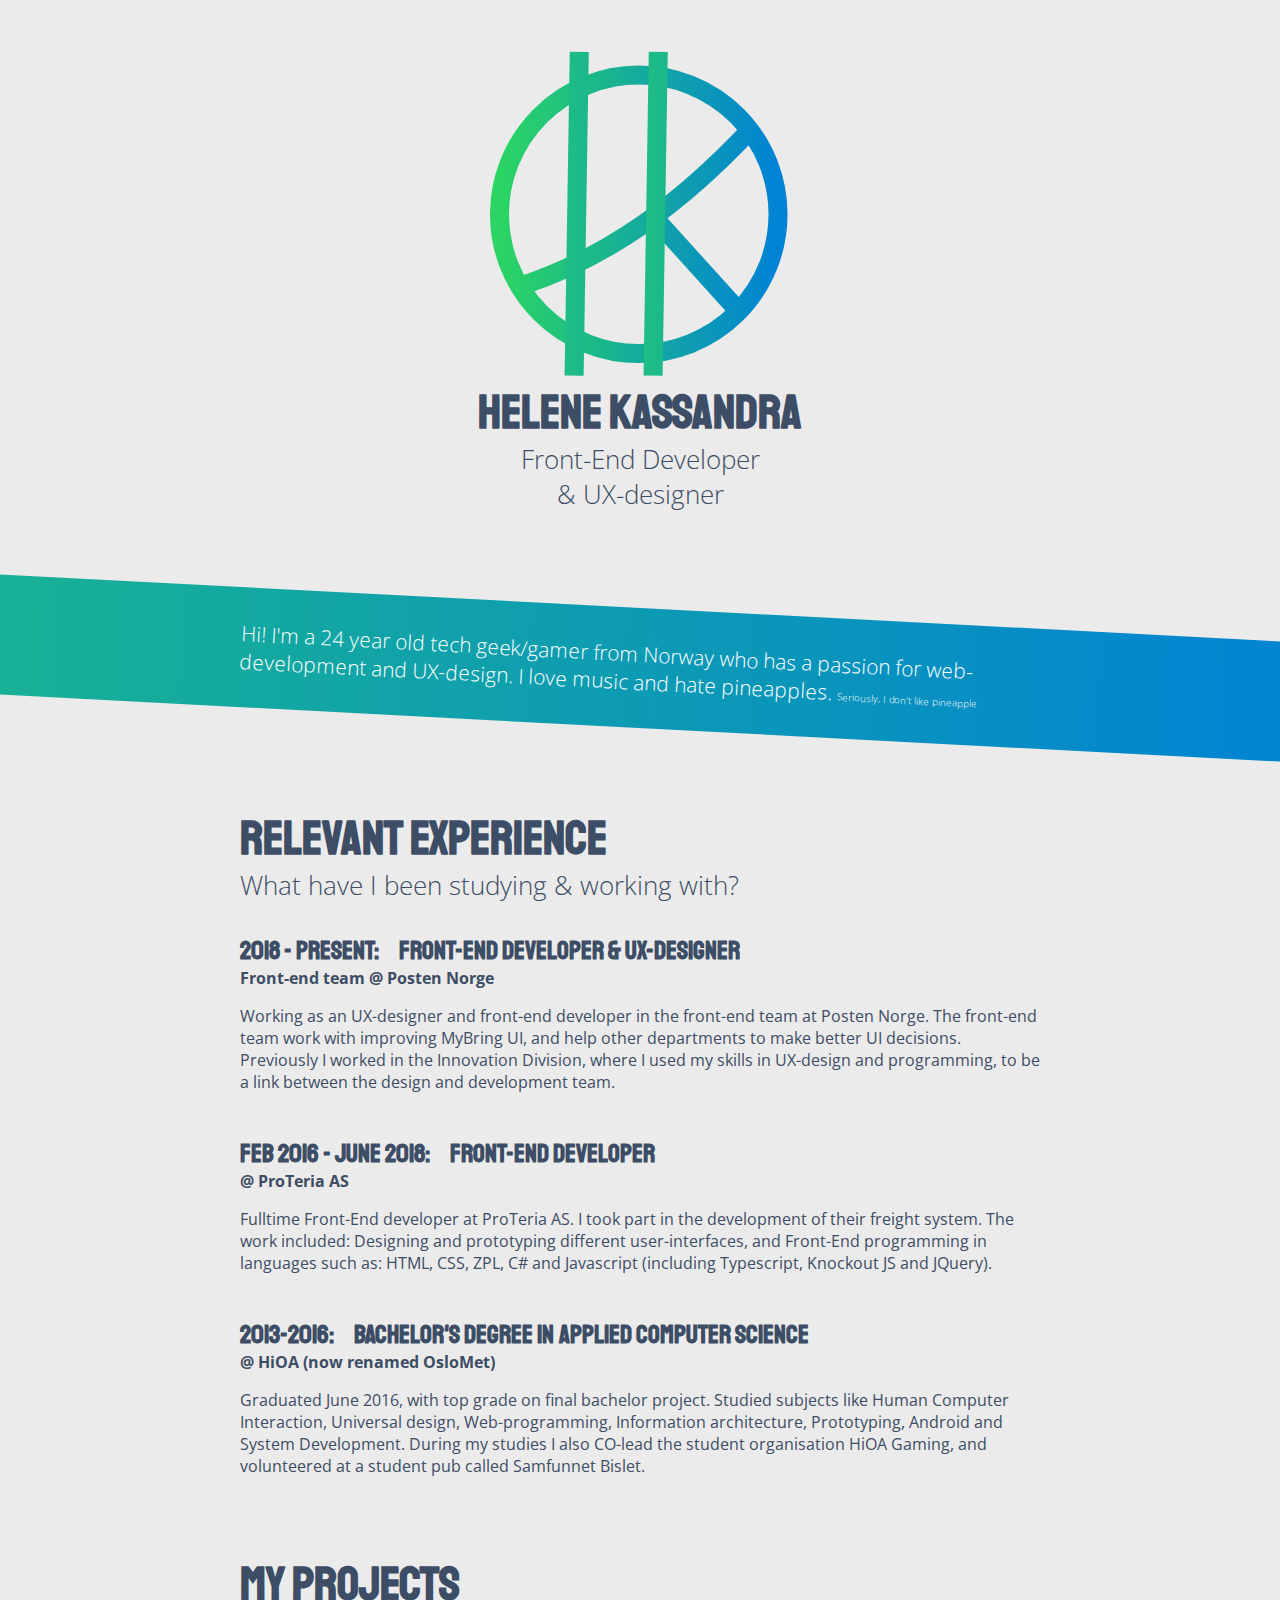
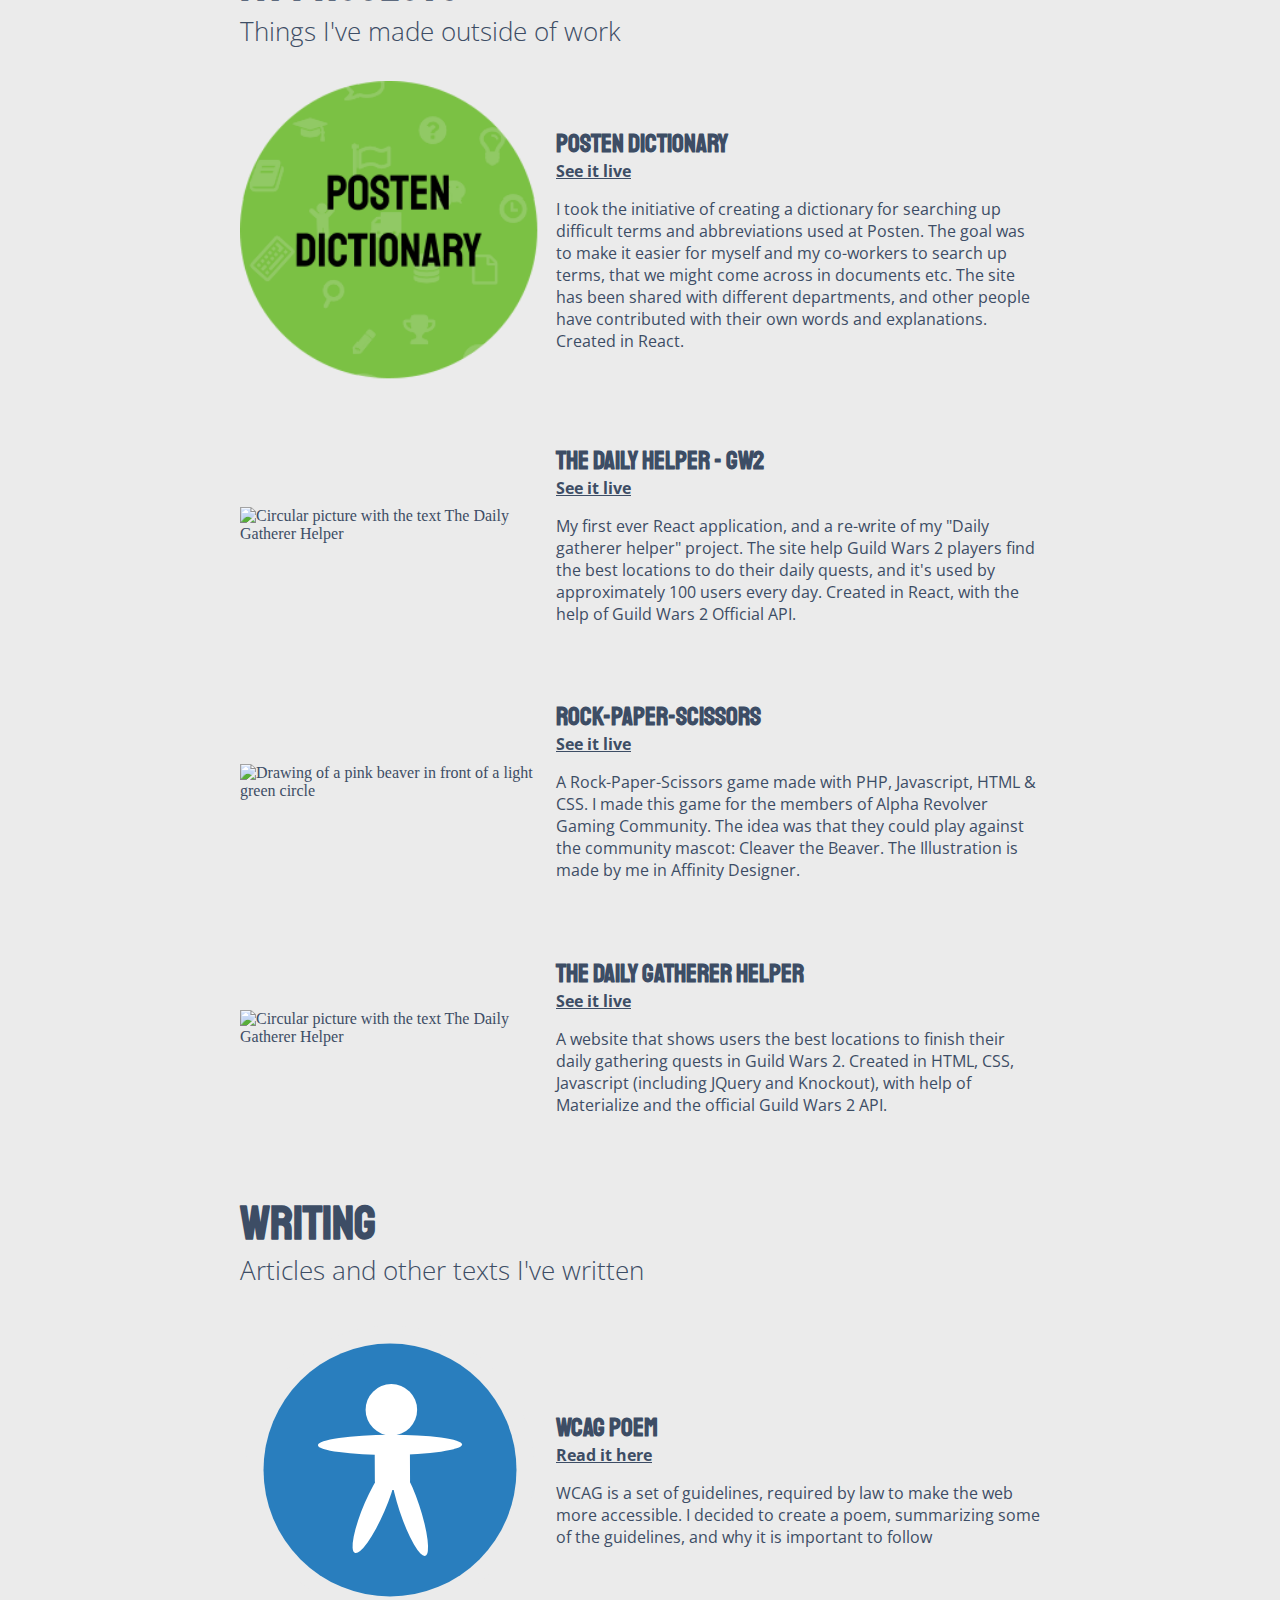
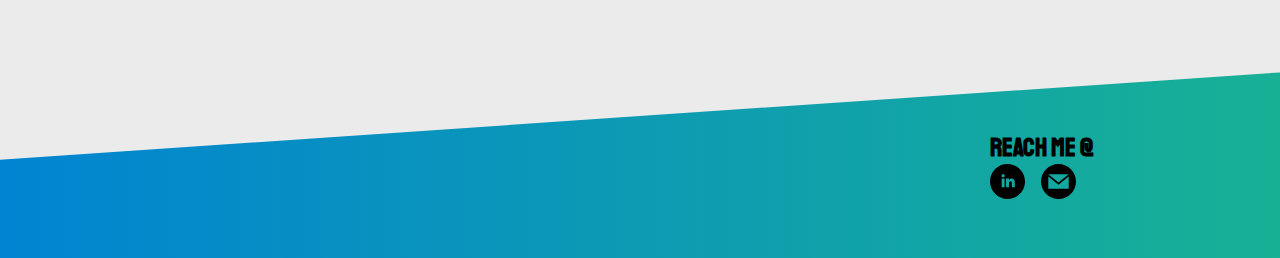
==== index.html @ bddc8725 "Add writing section and WCAG poem" ====
<!DOCTYPE html>
<html lang="en" dir="ltr">
  <head>
    <!-- Global site tag (gtag.js) - Google Analytics -->
    <script async src="https://www.googletagmanager.com/gtag/js?id=UA-134235510-1"></script>
    <script>
      window.dataLayer = window.dataLayer || [];
      function gtag(){dataLayer.push(arguments);}
      gtag('js', new Date());

      gtag('config', 'UA-134235510-1');
    </script>
    <meta charset="utf-8">
    <meta name="description" content="Helene Kassandra is a Norwegian Front-end Developer and UX-Designer. She has a passion for web-development and UX-design, loves music and hates pineapple.">
    <meta name="viewport" content="width=device-width, initial-scale=1">
    <title>Helene Kassandra</title>
    <link rel="stylesheet" type="text/css" href="style.css">
    <link href="https://fonts.googleapis.com/css?family=Open+Sans:300,400|Staatliches" rel="stylesheet">
    <link rel="shortcut icon" href="./favicon.ico" type="image/x-icon">
    <link rel="icon" href="./favicon.ico" type="image/x-icon">
  </head>
  <body>
    <div class="container">
      <div id="start-section">
        <svg viewBox="0 0 105 117" xmlns="http://www.w3.org/2000/svg" style="fill-rule:evenodd;clip-rule:evenodd;stroke-linecap:square;stroke-linejoin:round;stroke-miterlimit:1.5"><path d="M59.434 61.595L86.413 91.42" style="fill:none;stroke:url(#_Linear1);stroke-width:6.66px"/><path d="M11.095 83.232C42.47 72.728 67.148 53.993 90.746 29.065" style="fill:none;stroke:url(#_Linear2);stroke-width:6.66px;stroke-linecap:round"/><circle cx="52.068" cy="58.222" r="48.74" style="fill:none;stroke:url(#_Linear3);stroke-width:6.66px;stroke-linecap:round"/><path d="M31.193 4.707l-1.71 106.653" style="fill:none;stroke:url(#_Linear4);stroke-width:6.66px"/><path d="M58.841 4.707l-1.71 106.653" style="fill:none;stroke:url(#_Linear5);stroke-width:6.66px"/><defs><linearGradient id="_Linear1" x2="1" gradientUnits="userSpaceOnUse" gradientTransform="matrix(97.4805 0 0 106.653 -.428 65.801)"><stop offset="0" style="stop-color:#2bd563;stop-opacity:1"/><stop offset="1" style="stop-color:#0082d5;stop-opacity:1"/></linearGradient><linearGradient id="_Linear2" x2="1" gradientUnits="userSpaceOnUse" gradientTransform="matrix(97.4805 0 0 106.653 3.328 58.033)"><stop offset="0" style="stop-color:#2bd563;stop-opacity:1"/><stop offset="1" style="stop-color:#0082d5;stop-opacity:1"/></linearGradient><linearGradient id="_Linear3" x2="1" gradientUnits="userSpaceOnUse" gradientTransform="matrix(97.4805 0 0 106.653 3.328 58.033)"><stop offset="0" style="stop-color:#2bd563;stop-opacity:1"/><stop offset="1" style="stop-color:#0082d5;stop-opacity:1"/></linearGradient><linearGradient id="_Linear4" x2="1" gradientUnits="userSpaceOnUse" gradientTransform="matrix(97.4805 0 0 106.653 -1.148 70.436)"><stop offset="0" style="stop-color:#2bd563;stop-opacity:1"/><stop offset="1" style="stop-color:#0082d5;stop-opacity:1"/></linearGradient><linearGradient id="_Linear5" x2="1" gradientUnits="userSpaceOnUse" gradientTransform="matrix(97.4805 0 0 106.653 26.5 70.436)"><stop offset="0" style="stop-color:#2bd563;stop-opacity:1"/><stop offset="1" style="stop-color:#0082d5;stop-opacity:1"/></linearGradient></defs></svg>
        <h1>Helene Kassandra</h1>
        <h2>Front-End Developer <br>& UX-designer</h2>
      </div>
      <div class="intro-gradient-box">
        <p class="intro-text">
          Hi! I'm a 24 year old tech geek/gamer from Norway who has a passion for web-development and UX-design. I love music and hate pineapples. <span>Seriously, I don't like pineapple</span>
        </p>
      </div>

      <section class="content-section" id="experience-section">
        <h3>Relevant Experience</h3>
        <h4>What have I been studying & working with?</h4>
        <article>
          <h5><span>2018 - Present:</span> Front-End Developer & Ux-designer</h5>
          <strong class="location-text">Front-end team @ Posten Norge</strong>
          <p>
              Working as an UX-designer and front-end developer in the front-end team at Posten Norge.
              The front-end team work with improving MyBring UI, and help other departments to make better UI decisions.
              Previously I worked in the Innovation Division, where I used my skills in UX-design and programming, to be a link between the design and development team.
          </p>
        </article>
        <article>
          <h5><span>Feb 2016 - June 2018:</span>  Front-End Developer</h5>
          <strong class="location-text">@ ProTeria AS</strong>
          <p>Fulltime Front-End developer at ProTeria AS. I took part in the development of their freight system.
            The work included: Designing and prototyping different user-interfaces, and Front-End programming in languages such as: HTML, CSS, ZPL, C# and Javascript (including Typescript, Knockout JS and JQuery).
          </p>
        </article>
        <article>
          <h5><span>2013-2016:</span> Bachelor's Degree in Applied Computer Science</h5>
          <strong class="location-text">@ HiOA (now renamed OsloMet)</strong>
          <p>Graduated June 2016, with top grade on final bachelor project.
            Studied subjects like Human Computer Interaction, Universal design, Web-programming, Information architecture, Prototyping, Android and System Development.
            During my studies I also CO-lead the student organisation HiOA Gaming, and volunteered at a student pub called Samfunnet Bislet.
          </p>
        </article>
      </section>

      <section class="content-section" id="projects-section">
        <h3>My Projects</h3>
        <h4>Things I've made outside of work</h4>
        <article>
          <img src="./img/posten-dictionary.svg" alt="Circular picture with the text Posten Dictionary in the center">
          <div>
            <h5>Posten Dictionary </h5>
            <strong class="location-text"><a href="https://bring.github.io/posten-dictionary/" target="_blank">See it live</a></strong>
            <p>
              I took the initiative of creating a dictionary for searching up difficult terms and abbreviations used at Posten.
              The goal was to make it easier for myself and my co-workers to search up terms, that we might come across in documents etc.
              The site has been shared with different departments, and other people have contributed with their own words and explanations.
              Created in React.
            </p>
          </div>
        </article>
        <article>
          <img src="./img/DailyGatherer.svg" alt="Circular picture with the text The Daily Gatherer Helper">
          <div>
            <h5>The Daily Helper - GW2 </h5>
            <strong class="location-text"><a href="https://www.thedaemonarmy.com" target="_blank">See it live</a></strong>
            <p>
                My first ever React application, and a re-write of my "Daily gatherer helper" project.
                The site help Guild Wars 2 players find the best locations to do their daily quests, and it's used by approximately 100 users every day.
                Created in React, with the help of Guild Wars 2 Official API.
            </p>
          </div>
        </article>
        <article>
          <img src="./img/beaverimg.svg" alt="Drawing of a pink beaver in front of a light green circle">
          <div>
            <h5>Rock-Paper-Scissors</h5>
            <strong class="location-text"><a href="https://helenekassandra.com/thedaemonarmy/RockPaperScissors/" target="_blank">See it live</a></strong>
            <p>
              A Rock-Paper-Scissors game made with PHP, Javascript, HTML & CSS. I made this game for the members of Alpha Revolver Gaming Community.
              The idea was that they could play against the community mascot: Cleaver the Beaver. The Illustration is made by me in Affinity Designer.
            </p>
          </div>
        </article>
        <article>
          <img src="./img/DailyGatherer.svg" alt="Circular picture with the text The Daily Gatherer Helper">
          <div>
            <h5>The Daily Gatherer Helper</h5>
            <strong class="location-text"><a href="https://www.helenekassandra.com/thedaemonarmy/GW2DailyGathererHelper/" target="_blank">See it live</a></strong>
            <p>
              A website that shows users the best locations to finish their daily gathering quests in Guild Wars 2.
              Created in HTML, CSS, Javascript (including JQuery and Knockout), with help of Materialize and the official Guild Wars 2 API.
            </p>
          </div>
        </article>
      </section>
      <section class="content-section" id="writing-section">
        <h3>Writing</h3>
        <h4>Articles and other texts I've written</h4>
        <article>
          <img src="./img/wcag.svg" alt="Circular picture with the text Posten Dictionary in the center" />
          <div>
            <h5>WCAG Poem </h5>
            <strong class="location-text"><a href="writing/wcag-poem.html" target="_blank">Read it here</a></strong>
            <p>
              WCAG is a set of guidelines, required by law to make the web more accessible. I decided to create a poem, summarizing
              some of the guidelines, and why it is important to follow
            </p>
          </div>
        </article>
        </section>
      <footer>
        <div class="footer-content">
          <h5>Reach me @</h5>
          <a href="https://www.linkedin.com/in/helenejuterud/" target="_blank">
            <svg xmlns="http://www.w3.org/2000/svg" width="35" height="35" viewBox="0 0 24 24"><path d="M12 0c-6.627 0-12 5.373-12 12s5.373 12 12 12 12-5.373 12-12-5.373-12-12-12zm-2 16h-2v-6h2v6zm-1-6.891c-.607 0-1.1-.496-1.1-1.109 0-.612.492-1.109 1.1-1.109s1.1.497 1.1 1.109c0 .613-.493 1.109-1.1 1.109zm8 6.891h-1.998v-2.861c0-1.881-2.002-1.722-2.002 0v2.861h-2v-6h2v1.093c.872-1.616 4-1.736 4 1.548v3.359z"/></svg>
          </a>
          <a href="mailto:contact@helenekassandra.com?subject=Contact">
            <svg xmlns="http://www.w3.org/2000/svg" width="35" height="35" viewBox="0 0 24 24"><path d="M12 .02c-6.627 0-12 5.373-12 12s5.373 12 12 12 12-5.373 12-12-5.373-12-12-12zm6.99 6.98l-6.99 5.666-6.991-5.666h13.981zm.01 10h-14v-8.505l7 5.673 7-5.672v8.504z"/></svg>
          </a>
        </div>
      </footer>
    </div>
  </body>
</html>
---- style.css ----
html, body {
  height: 100%;
  width: 100%;
}
body{
  background: #EBEBEB;
  color: #3D4D65;
  height: 100%;
  width: 100%;
  margin: 0;
  padding: 0;
  overflow-x: hidden;
}

.container{
  overflow: hidden;
}
#start-section {
  margin-top: 3rem;
  margin-bottom: 6rem;
  display:grid;
  grid-template-rows: auto repeat(2, fit-content(50%));
  justify-items: center;
  text-align:center;
}

#start-section svg{
  width:50%;
  max-width: 300px;
  min-width: 100px;
}

#start-section  h1, #start-section h3 {
  text-align: center;
}

.intro-gradient-box{
  background: #19b392;
  background: -moz-linear-gradient(left, #19b392 0%, #0082d5 100%);
  background: -webkit-linear-gradient(left, #19b392 0%,#0082d5 100%);
  background: linear-gradient(to right, #19b392 0%,#0082d5 100%);
  filter: progid:DXImageTransform.Microsoft.gradient( startColorstr='#19b392', endColorstr='#0082d5',GradientType=1 );
  position:relative;
  display:block;
  left:-5%;
  transform:rotate(3deg);
  width:110%;
}

.content-section{
  display:grid;
  grid-template-rows: repeat(2, fit-content(80px)) auto;
  width: 90%;
  max-width: 800px;
}

#experience-section{
  margin: 5rem auto 0 auto;
}

#experience-section span {
  margin-right: 1rem;
}

#projects-section {
  margin: 4rem auto 3rem auto;
}
#writing-section {
  margin: 4rem auto 3rem auto;
}

#writing-section article{
  display: grid;
  grid-template-rows:  fit-content(20%) auto;
  grid-row-gap: 1rem;
  align-items: center;
  margin-top: 2rem;
}
#writing-section h4{
  margin-top: 0;
}

#projects-section article{
  display: grid;
  grid-template-rows:  fit-content(20%) auto;
  grid-row-gap: 1rem;
  align-items: center;
  margin-top: 2rem;
}
#projects-section h4{
  margin-top: 0;
}

footer{
  background: #0082d5;
  background: -moz-linear-gradient(left, #0082d5 0%, #19b392 100%);
  background: -webkit-linear-gradient(left, #0082d5 0%,#19b392 100%);
  background: linear-gradient(to right, #0082d5 0%,#19b392 100%);
  filter: progid:DXImageTransform.Microsoft.gradient( startColorstr='#0082d5', endColorstr='#19b392',GradientType=1 );
  position:relative;
  display:block;
  height: 190px;
  left:-5%;
  width:110%;
  overflow: hidden;
  clip-path: polygon(0 6rem,100% 0,100% 100%,0 100%);
}

footer h5{
  grid-column: 1 / span 3
}
.footer-content{
  color: #000;
  display: grid;
  grid-template-rows: fit-content(40%) auto;
  grid-template-columns: repeat(3, fit-content(50px));
  grid-column-gap: 1rem;
  justify-content: end;
  width: 80%;
  padding: 2rem;
}

.footer-content svg:hover{
  fill: #FFF;
}
/* TEXTS */

a {
  color: #3D4D65;
}
a:hover{
  color: #0466a5;
}

h1,h3{
  font-family: 'Staatliches', cursive;
  font-size: 3rem;
  margin: 0;
}

h2 {
  font-family: 'Open Sans', sans-serif;
  font-weight: 300;
  font-size: 1.6rem;
  margin: 0;
}

h4{
  font-family: 'Open Sans', sans-serif;
  font-weight: 300;
  font-size: 1.6rem;
  margin: 0;
}

 h5{
  font-family: 'Staatliches', cursive;
  font-size: 1.6rem;
  margin-bottom: 0;
  margin-top: 2rem;
}

 .location-text, p {
  font-family: 'Open Sans', sans-serif;
  margin-bottom: 0.8rem;
  font-size: 1rem;
}

.intro-text{
  color: #FFFFFF;
  font-family: 'Open Sans', sans-serif;
  font-size: 1.3rem;
  font-weight: 300;
  margin: 0 auto;
  max-width: 800px;
  padding: 2rem;
  width: 80%;
}

.intro-text span{
    font-size: 0.6rem;
}
/* WRITING */
.writing-container{
  display: grid;
  grid-template-rows: fit-content(30px) auto;
  grid-row-gap: 1rem;
  width: 90%;
  max-width: 800px;
  margin: 2rem auto;
  text-align: center;
}

@media only screen and (min-width: 600px) {

  #projects-section article {
    display: grid;
    grid-template-columns:  minmax(100px, 300px) auto;
    grid-row-gap: 0;
    grid-column-gap: 1rem;
  }
  #writing-section article {
    display: grid;
    grid-template-columns:  minmax(100px, 300px) auto;
    grid-row-gap: 0;
    grid-column-gap: 1rem;
  }
}
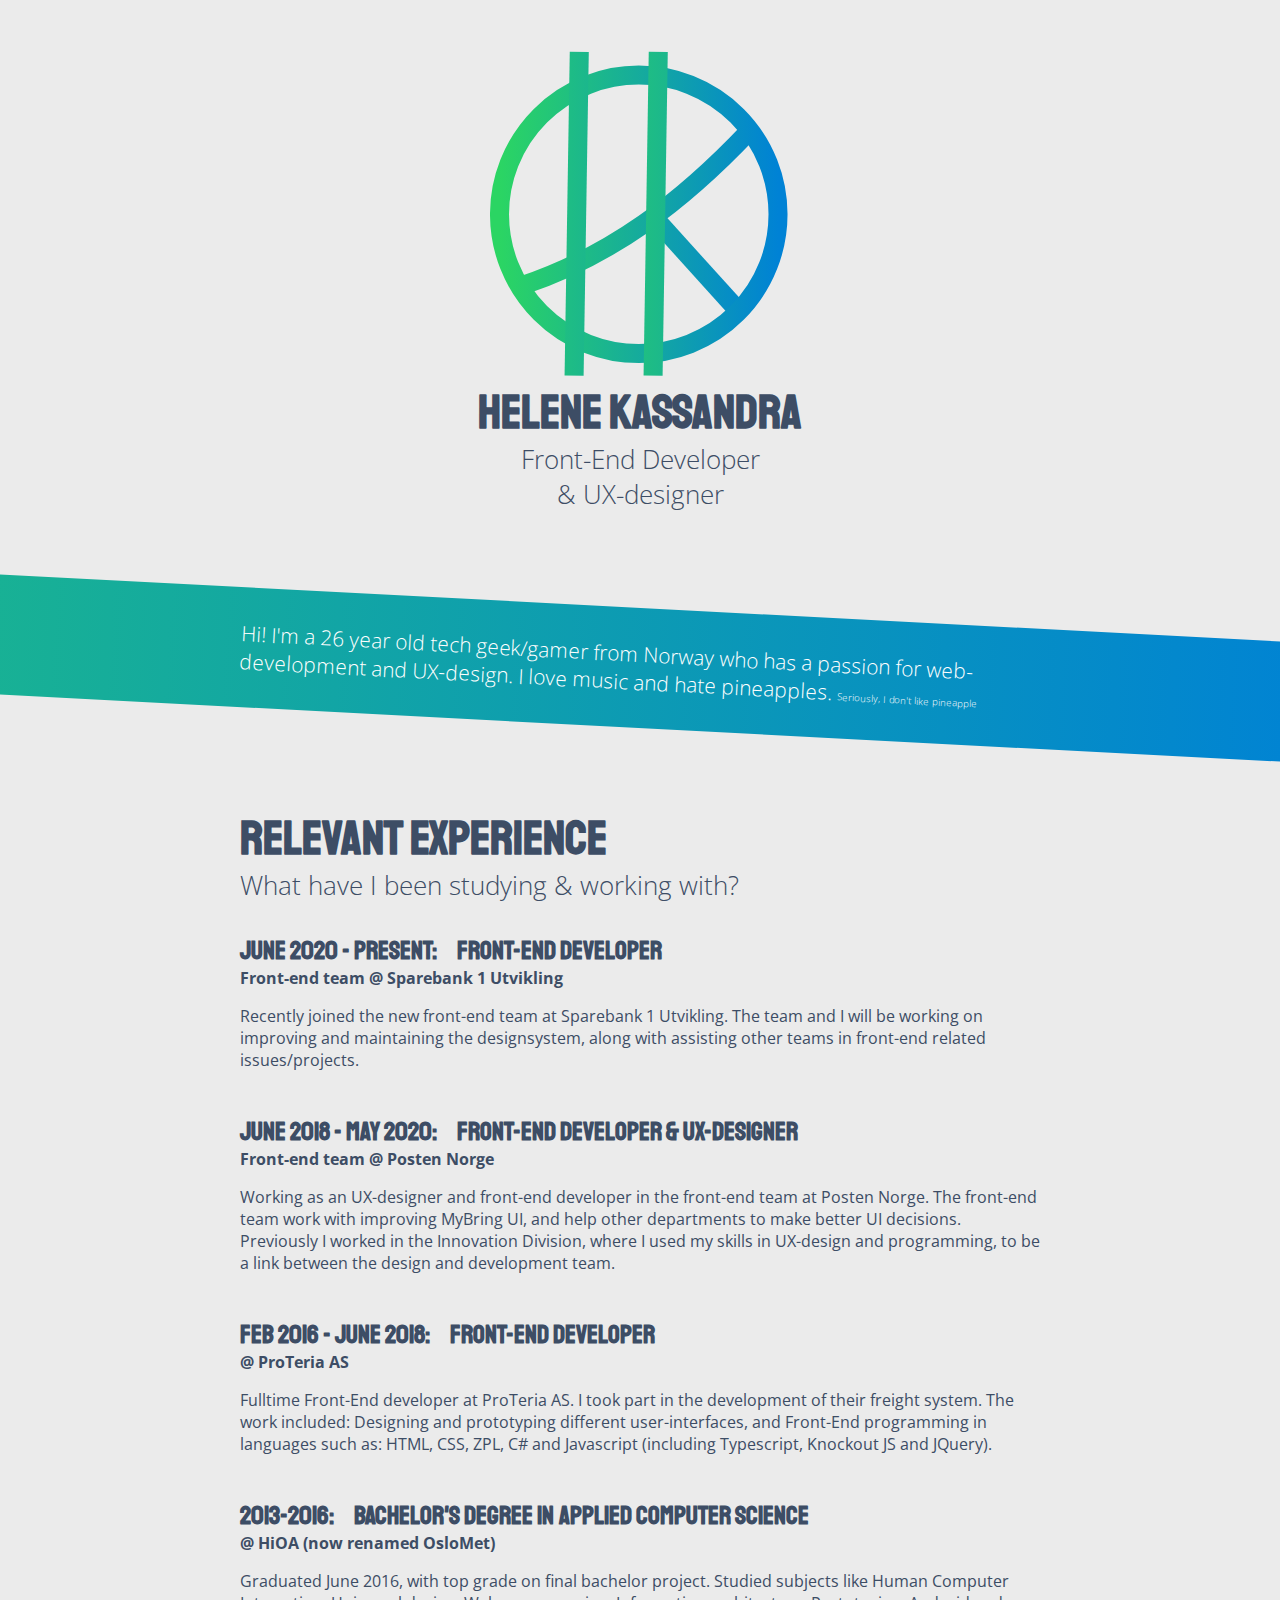
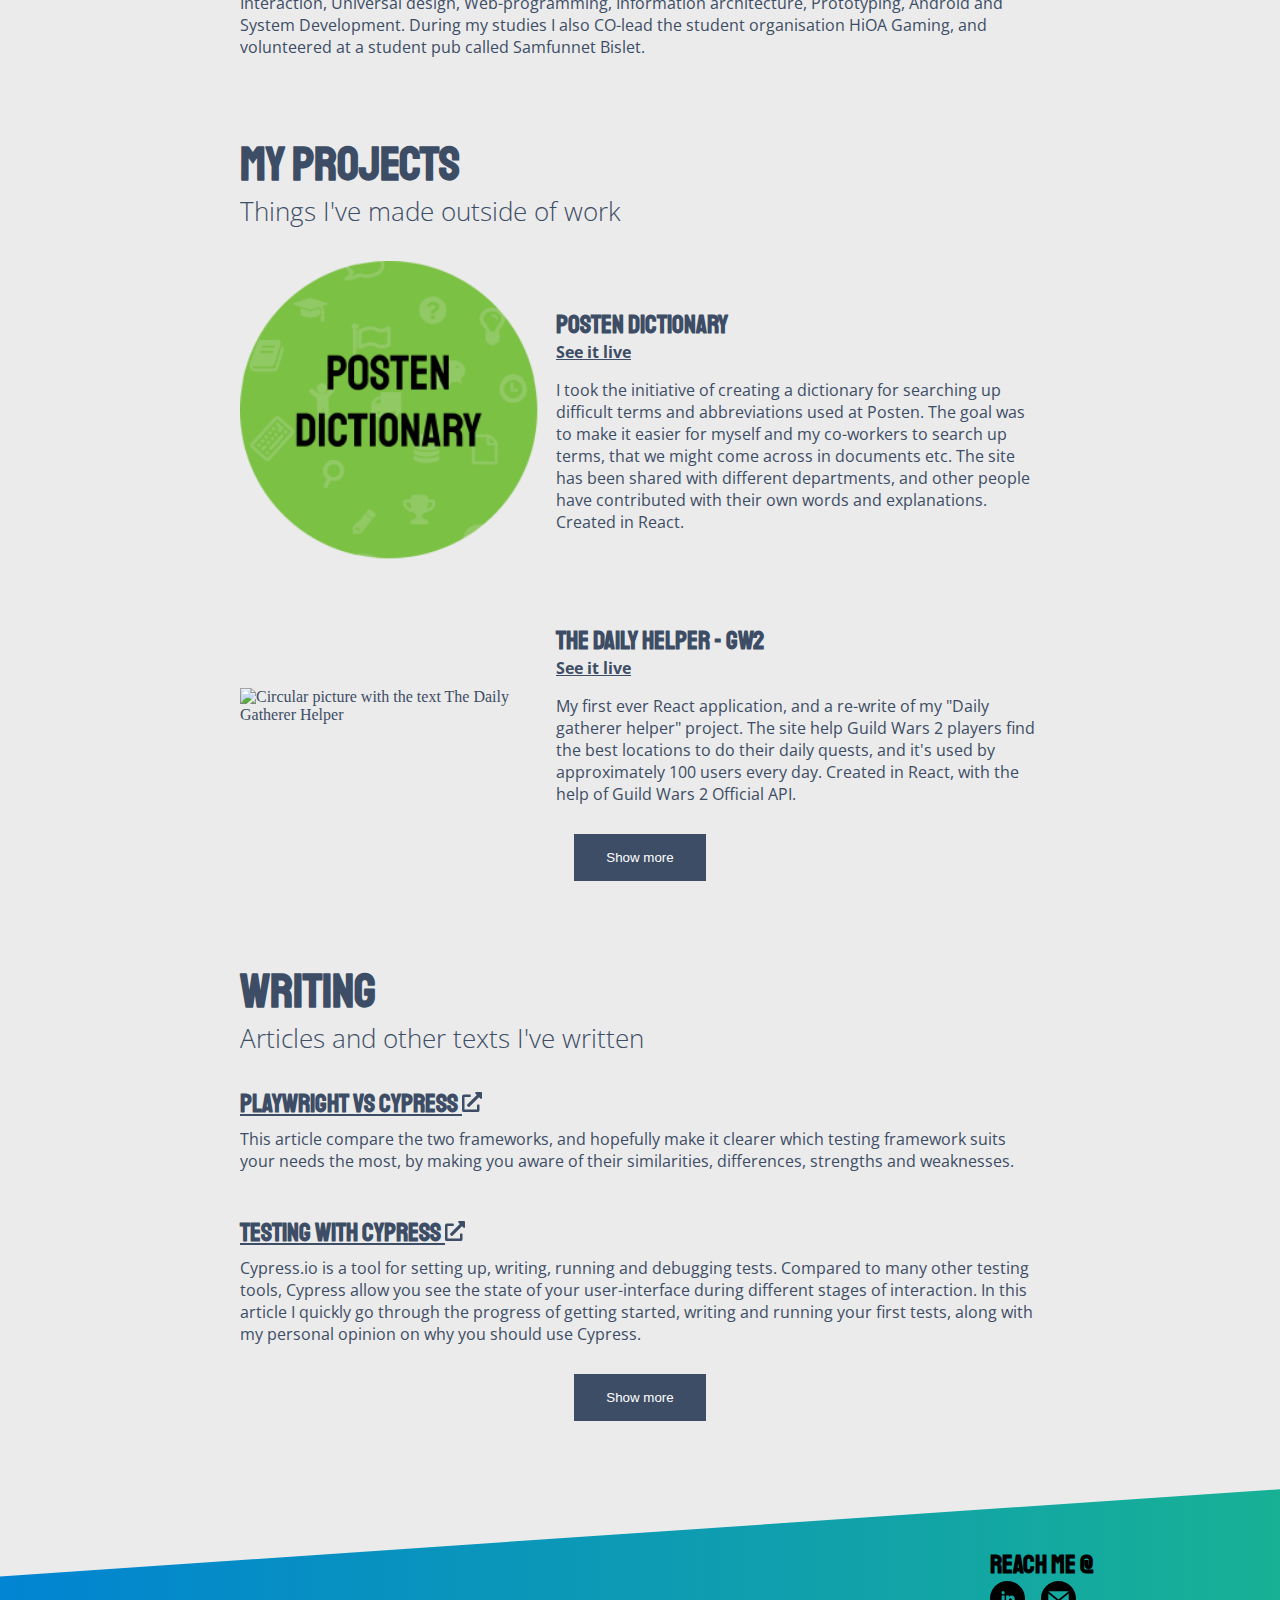
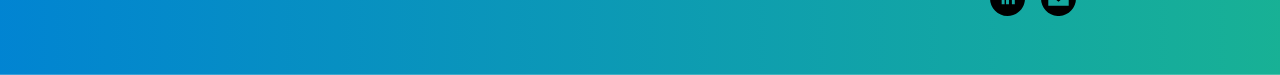
==== commit a83ce5a5: "Add toggle functionality" ====
--- a/index.html
+++ b/index.html
@@ -9,6 +9,19 @@
       gtag('js', new Date());
 
       gtag('config', 'UA-134235510-1');
+
+     function toggle(x, sectionId) {
+       var classes = document.querySelector(x).classList;
+        classes.toggle('expand--closed');
+       if(classes.contains('expand--closed')){
+          document.querySelector(sectionId + " > button span").innerHTML = 'more';
+          document.querySelector(sectionId + " > button ").setAttribute("aria-expanded", false)
+       }
+       else{
+          document.querySelector(sectionId + " > button span").innerHTML = 'less';
+          document.querySelector(sectionId + " > button ").setAttribute("aria-expanded", true)
+       }
+      }
     </script>
     <meta charset="utf-8">
     <meta name="description" content="Helene Kassandra is a Norwegian Front-end Developer and UX-Designer. She has a passion for web-development and UX-design, loves music and hates pineapple.">
@@ -28,7 +41,7 @@
       </div>
       <div class="intro-gradient-box">
         <p class="intro-text">
-          Hi! I'm a 24 year old tech geek/gamer from Norway who has a passion for web-development and UX-design. I love music and hate pineapples. <span>Seriously, I don't like pineapple</span>
+          Hi! I'm a 26 year old tech geek/gamer from Norway who has a passion for web-development and UX-design. I love music and hate pineapples. <span>Seriously, I don't like pineapple</span>
         </p>
       </div>
 
@@ -36,7 +49,15 @@
         <h3>Relevant Experience</h3>
         <h4>What have I been studying & working with?</h4>
         <article>
-          <h5><span>2018 - Present:</span> Front-End Developer & Ux-designer</h5>
+          <h5><span>June 2020 - Present:</span> Front-End Developer</h5>
+          <strong class="location-text">Front-end team @ Sparebank 1 Utvikling</strong>
+          <p>
+              Recently joined the new front-end team at Sparebank 1 Utvikling. 
+              The team and I will be working on improving and maintaining the designsystem, along with assisting other teams in front-end related issues/projects.
+          </p>
+        </article>
+        <article>
+          <h5><span>June 2018 - May 2020:</span> Front-End Developer & UX-designer</h5>
           <strong class="location-text">Front-end team @ Posten Norge</strong>
           <p>
               Working as an UX-designer and front-end developer in the front-end team at Posten Norge.
@@ -89,44 +110,87 @@
             </p>
           </div>
         </article>
-        <article>
-          <img src="./img/beaverimg.svg" alt="Drawing of a pink beaver in front of a light green circle">
-          <div>
-            <h5>Rock-Paper-Scissors</h5>
-            <strong class="location-text"><a href="https://helenekassandra.com/thedaemonarmy/RockPaperScissors/" target="_blank">See it live</a></strong>
-            <p>
-              A Rock-Paper-Scissors game made with PHP, Javascript, HTML & CSS. I made this game for the members of Alpha Revolver Gaming Community.
-              The idea was that they could play against the community mascot: Cleaver the Beaver. The Illustration is made by me in Affinity Designer.
-            </p>
-          </div>
-        </article>
-        <article>
-          <img src="./img/DailyGatherer.svg" alt="Circular picture with the text The Daily Gatherer Helper">
-          <div>
-            <h5>The Daily Gatherer Helper</h5>
-            <strong class="location-text"><a href="https://www.helenekassandra.com/thedaemonarmy/GW2DailyGathererHelper/" target="_blank">See it live</a></strong>
-            <p>
-              A website that shows users the best locations to finish their daily gathering quests in Guild Wars 2.
-              Created in HTML, CSS, Javascript (including JQuery and Knockout), with help of Materialize and the official Guild Wars 2 API.
-            </p>
-          </div>
-        </article>
+        <div id="projects_toggle-content" class="expand--closed">
+          <article>
+                  <img src="./img/beaverimg.svg" alt="Drawing of a pink beaver in front of a light green circle">
+                  <div>
+                    <h5>Rock-Paper-Scissors</h5>
+                    <strong class="location-text"><a href="https://helenekassandra.com/thedaemonarmy/RockPaperScissors/" target="_blank">See it live</a></strong>
+                    <p>
+                      A Rock-Paper-Scissors game made with PHP, Javascript, HTML & CSS. I made this game for the members of Alpha Revolver Gaming Community.
+                      The idea was that they could play against the community mascot: Cleaver the Beaver. The Illustration is made by me in Affinity Designer.
+                    </p>
+                  </div>
+                </article>
+                <article>
+                  <img src="./img/DailyGatherer.svg" alt="Circular picture with the text The Daily Gatherer Helper">
+                  <div>
+                    <h5>The Daily Gatherer Helper</h5>
+                    <strong class="location-text"><a href="https://www.helenekassandra.com/thedaemonarmy/GW2DailyGathererHelper/" target="_blank">See it live</a></strong>
+                    <p>
+                      A website that shows users the best locations to finish their daily gathering quests in Guild Wars 2.
+                      Created in HTML, CSS, Javascript (including JQuery and Knockout), with help of Materialize and the official Guild Wars 2 API.
+                    </p>
+                  </div>
+                </article>
+        </div>
+      
+        <button class="show_more-btn" onClick="toggle('#projects_toggle-content', '#projects-section')"  aria-expanded="false">Show <span>more</span></button>
       </section>
-      <section class="content-section" id="writing-section">
-        <h3>Writing</h3>
-        <h4>Articles and other texts I've written</h4>
-        <article>
-          <img src="./img/wcag.svg" alt="Circular picture with the text Posten Dictionary in the center" />
-          <div>
-            <h5>WCAG Poem </h5>
-            <strong class="location-text"><a href="writing/wcag-poem.html" target="_blank">Read it here</a></strong>
-            <p>
-              WCAG is a set of guidelines, required by law to make the web more accessible. I decided to create a poem, summarizing
-              some of the guidelines, and why it is important to follow
-            </p>
-          </div>
-        </article>
-        </section>
+        <section class="content-section" id="writing-section">
+              <h3>Writing</h3>
+              <h4>Articles and other texts I've written</h4>
+              <article>
+                  <h5><a href="https://medium.com/sparebank1-digital/playwright-vs-cypress-1e127d9157bd" target="_blank">Playwright vs Cypress
+                    <svg aria-hidden="true" focusable="false" data-prefix="fas" data-icon="external-link-alt" role="img"
+                    xmlns="http://www.w3.org/2000/svg" viewBox="0 0 512 512" width="20px">
+                    <path fill="currentColor"
+                      d="M432,320H400a16,16,0,0,0-16,16V448H64V128H208a16,16,0,0,0,16-16V80a16,16,0,0,0-16-16H48A48,48,0,0,0,0,112V464a48,48,0,0,0,48,48H400a48,48,0,0,0,48-48V336A16,16,0,0,0,432,320ZM488,0h-128c-21.37,0-32.05,25.91-17,41l35.73,35.73L135,320.37a24,24,0,0,0,0,34L157.67,377a24,24,0,0,0,34,0L435.28,133.32,471,169c15,15,41,4.5,41-17V24A24,24,0,0,0,488,0Z">
+                    </path>
+                  </svg></a></h5>
+                  <p>
+                    This article compare the two frameworks, and hopefully make it clearer which testing framework suits your needs the most, by making you aware of their similarities, differences, strengths and weaknesses.
+                  </p>
+              </article>
+              <article>
+                  <h5><a href="https://developer.bring.com/blog/testing-with-cypress/" target="_blank">Testing with Cypress 
+                    <svg aria-hidden="true" focusable="false" data-prefix="fas" data-icon="external-link-alt" role="img"
+                    xmlns="http://www.w3.org/2000/svg" viewBox="0 0 512 512" width="20px">
+                    <path fill="currentColor"
+                      d="M432,320H400a16,16,0,0,0-16,16V448H64V128H208a16,16,0,0,0,16-16V80a16,16,0,0,0-16-16H48A48,48,0,0,0,0,112V464a48,48,0,0,0,48,48H400a48,48,0,0,0,48-48V336A16,16,0,0,0,432,320ZM488,0h-128c-21.37,0-32.05,25.91-17,41l35.73,35.73L135,320.37a24,24,0,0,0,0,34L157.67,377a24,24,0,0,0,34,0L435.28,133.32,471,169c15,15,41,4.5,41-17V24A24,24,0,0,0,488,0Z">
+                    </path>
+                  </svg></a></h5>
+                  <p>
+                    Cypress.io is a tool for setting up, writing, running and debugging tests. Compared to many other testing tools, Cypress allow you see the state of your user-interface during different stages of interaction.
+                    In this article I quickly go through the progress of getting started, writing and running your first tests, along with my personal opinion on why you should use Cypress.
+                  </p>
+              </article>
+              <div id="writing_toggle-content" class="expand--closed">
+                <article>
+                    <h5><a href="https://developer.bring.com/blog/avoid-wall-of-frustration/" target="_blank">How to avoid the wall of frustration
+                      <svg aria-hidden="true" focusable="false" data-prefix="fas" data-icon="external-link-alt" role="img"
+                      xmlns="http://www.w3.org/2000/svg" viewBox="0 0 512 512" width="20px">
+                      <path fill="currentColor"
+                        d="M432,320H400a16,16,0,0,0-16,16V448H64V128H208a16,16,0,0,0,16-16V80a16,16,0,0,0-16-16H48A48,48,0,0,0,0,112V464a48,48,0,0,0,48,48H400a48,48,0,0,0,48-48V336A16,16,0,0,0,432,320ZM488,0h-128c-21.37,0-32.05,25.91-17,41l35.73,35.73L135,320.37a24,24,0,0,0,0,34L157.67,377a24,24,0,0,0,34,0L435.28,133.32,471,169c15,15,41,4.5,41-17V24A24,24,0,0,0,488,0Z">
+                      </path>
+                    </svg></a></h5>
+                    <p>
+                    Regardless of how enthusiastic you are laying the first bricks of a project, at some point you’ll realise that the stack
+                    of bricks, look suspiciously like a wall, or something different than originally pictured. In this article I cover some of the stages and challenges
+                    I faced while I rewriting an application.
+                    </p>
+                </article>
+                  <article>
+                    <h5><a href="writing/wcag-poem.html">WCAG Poem</a></h5>
+                    <p>
+                      WCAG is a set of guidelines, required by law to make the web more accessible.
+                      I decided to create a poem, summarizing
+                      some of the guidelines, and why it is important to follow
+                    </p>
+                  </article>
+              </div>
+                <button class="show_more-btn" onClick="toggle('#writing_toggle-content', '#writing-section')" aria-expanded="false">Show <span>more</span></button>
+              </section>
       <footer>
         <div class="footer-content">
           <h5>Reach me @</h5>
--- a/style.css
+++ b/style.css
@@ -69,12 +69,8 @@
   margin: 4rem auto 3rem auto;
 }
 
-#writing-section article{
-  display: grid;
-  grid-template-rows:  fit-content(20%) auto;
-  grid-row-gap: 1rem;
-  align-items: center;
-  margin-top: 2rem;
+#writing-section p{
+  margin-top:.5rem;
 }
 #writing-section h4{
   margin-top: 0;
@@ -125,7 +121,7 @@
 }
 /* TEXTS */
 
-a {
+a  {
   color: #3D4D65;
 }
 a:hover{
@@ -190,6 +186,25 @@
   text-align: center;
 }
 
+/* EXPAND */
+.expand--closed {
+  display: none;
+}
+
+.show_more-btn{
+  padding: 1rem 2rem; 
+  background: #3D4D65;
+  color: #FFF;
+  max-width:20rem;
+  margin: 1rem 0;
+  border: none;
+}
+.show_more-btn:hover {
+  background: #0466a5;
+}
+.content-section > button {
+    justify-self: center;
+}
 @media only screen and (min-width: 600px) {
 
   #projects-section article {
@@ -198,10 +213,4 @@
     grid-row-gap: 0;
     grid-column-gap: 1rem;
   }
-  #writing-section article {
-    display: grid;
-    grid-template-columns:  minmax(100px, 300px) auto;
-    grid-row-gap: 0;
-    grid-column-gap: 1rem;
-  }
-}
+}
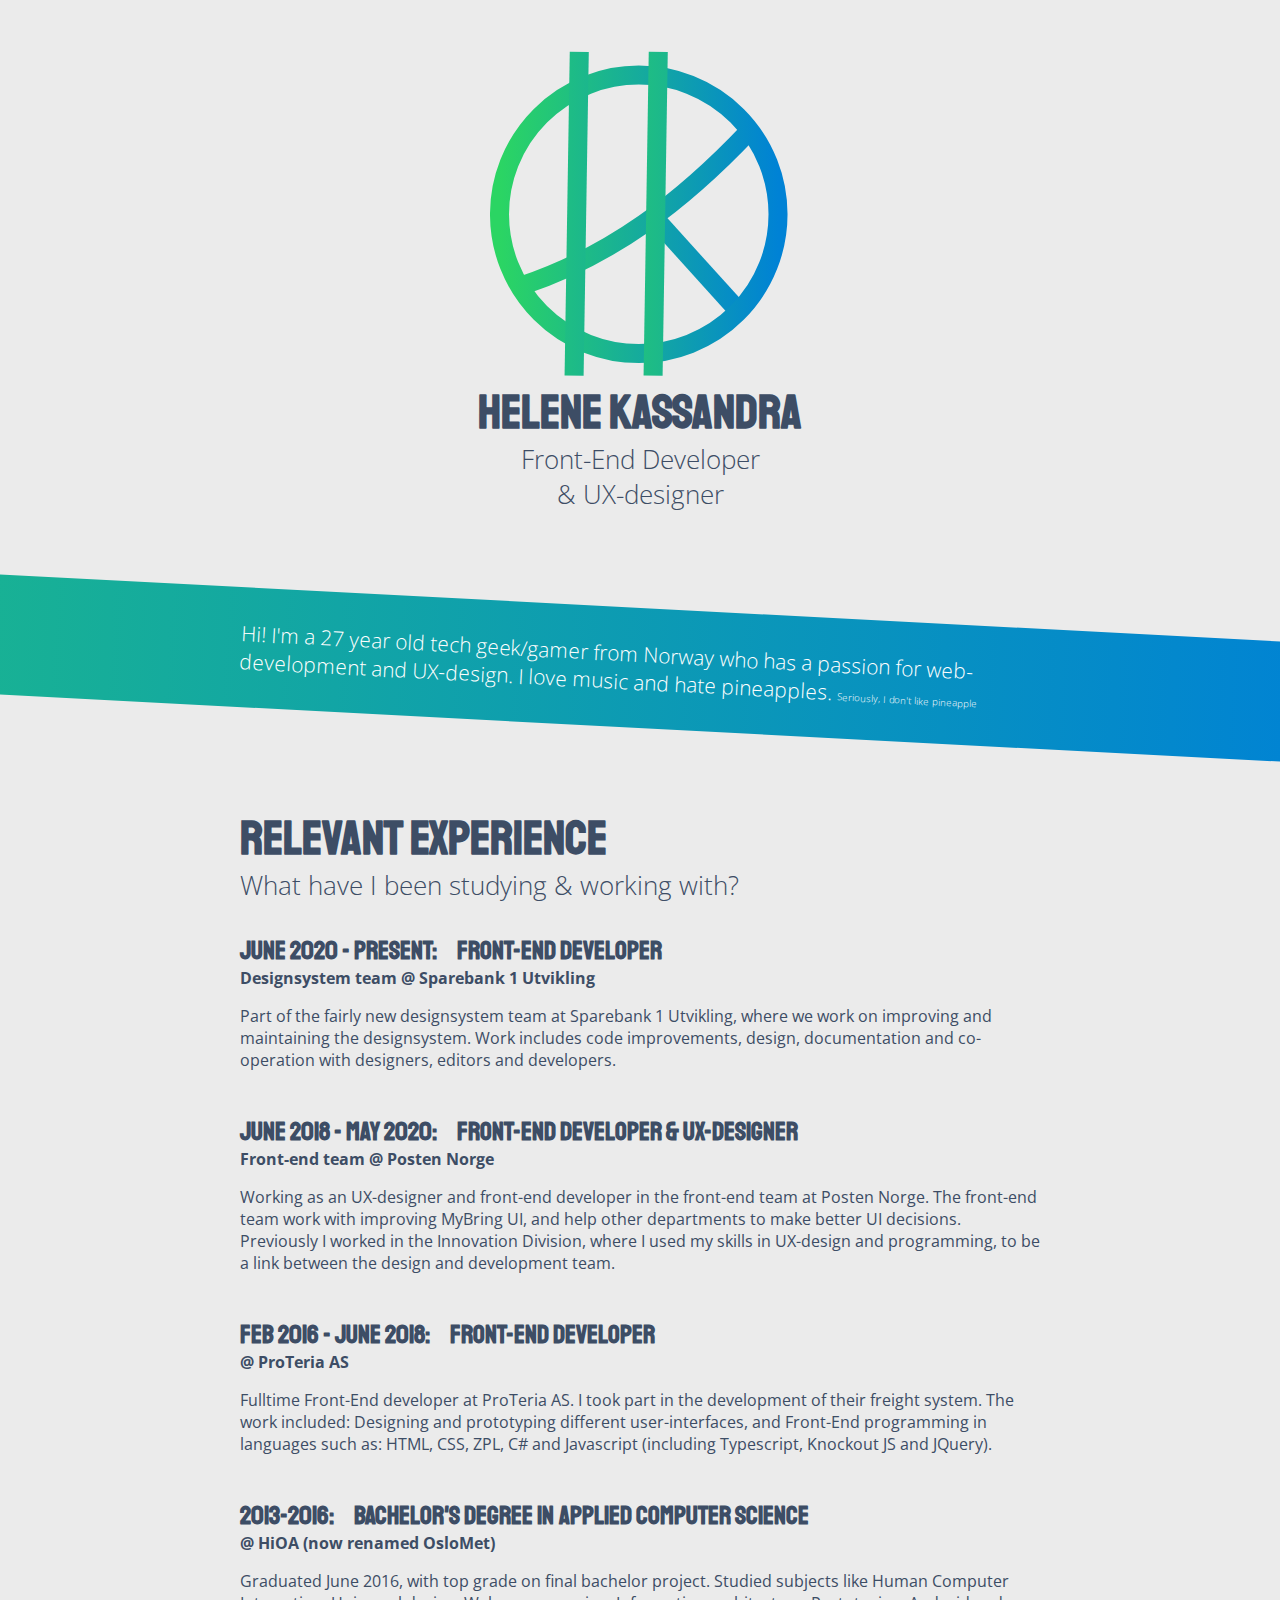
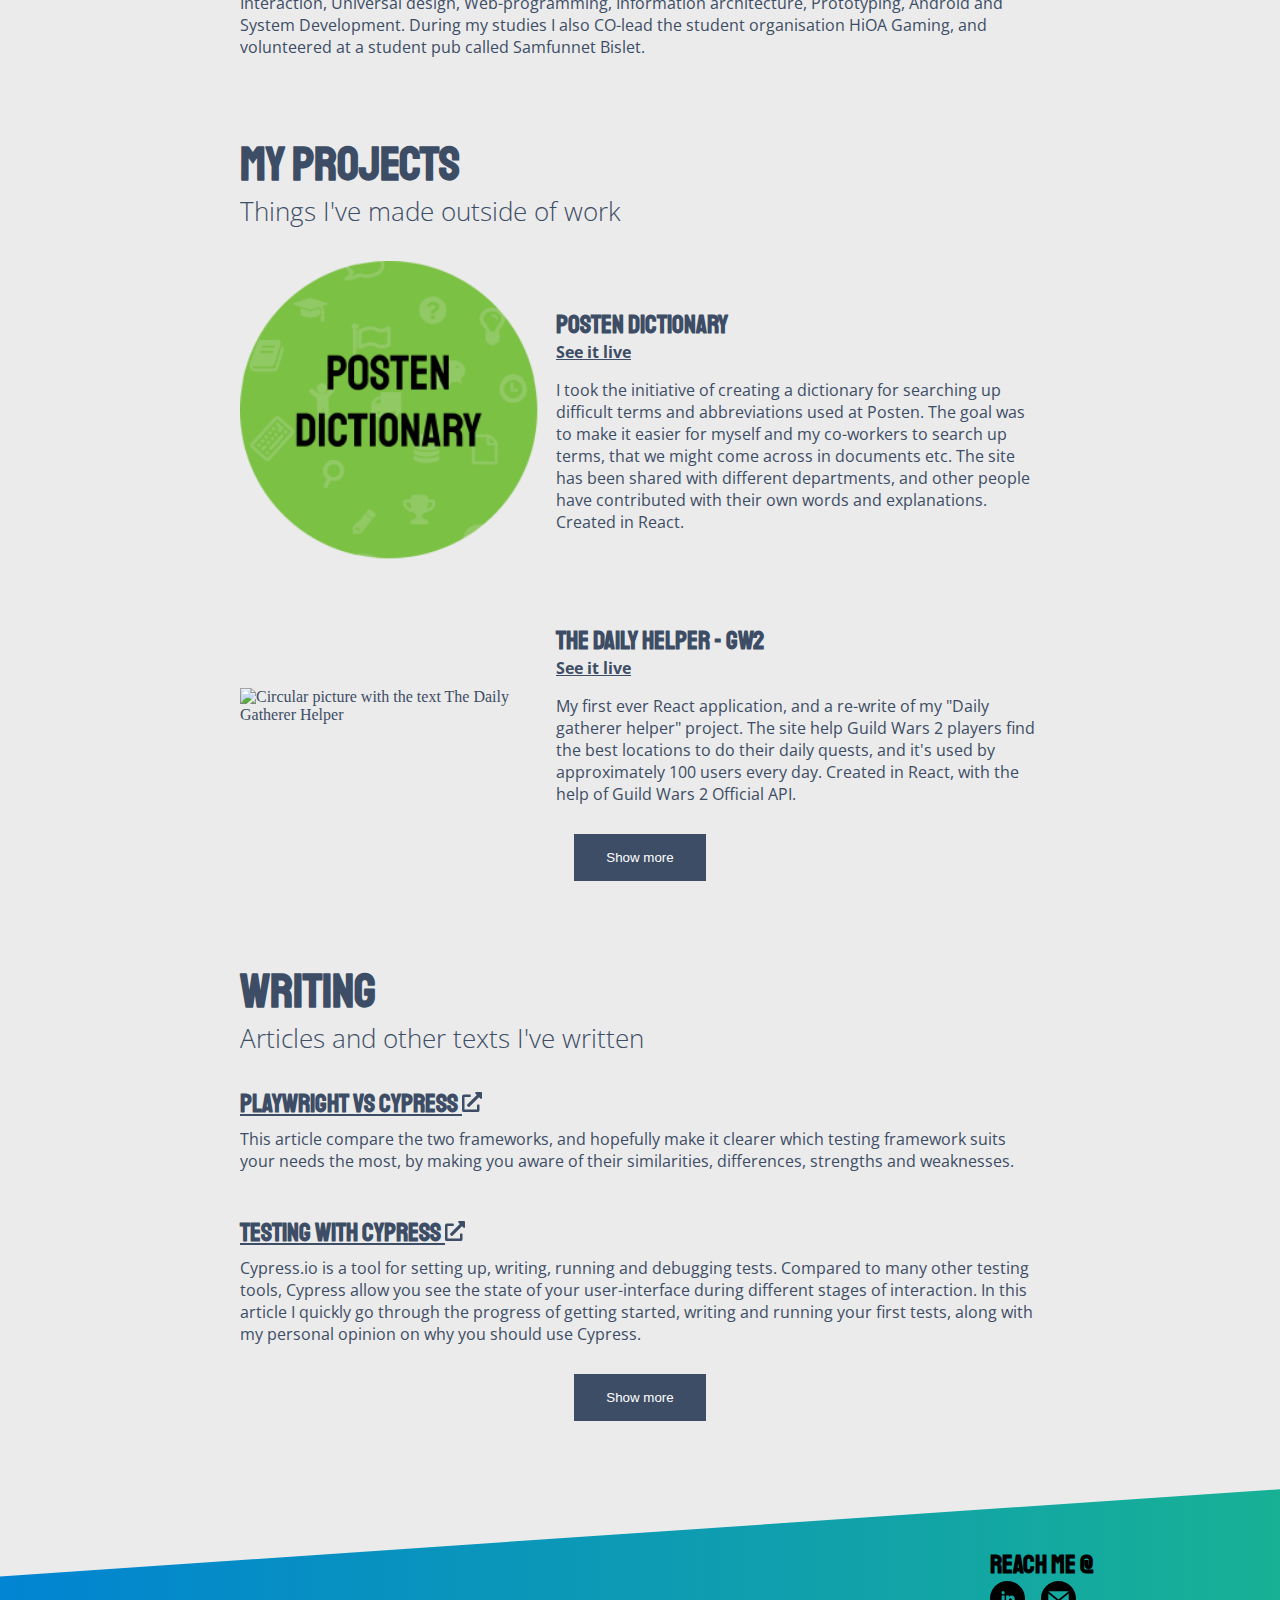
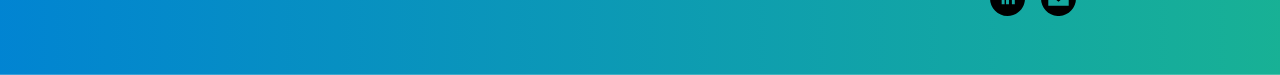
==== commit 7007d419: "update age and work description along with update link to project" ====
--- a/index.html
+++ b/index.html
@@ -41,7 +41,7 @@
       </div>
       <div class="intro-gradient-box">
         <p class="intro-text">
-          Hi! I'm a 26 year old tech geek/gamer from Norway who has a passion for web-development and UX-design. I love music and hate pineapples. <span>Seriously, I don't like pineapple</span>
+          Hi! I'm a 27 year old tech geek/gamer from Norway who has a passion for web-development and UX-design. I love music and hate pineapples. <span>Seriously, I don't like pineapple</span>
         </p>
       </div>
 
@@ -50,10 +50,10 @@
         <h4>What have I been studying & working with?</h4>
         <article>
           <h5><span>June 2020 - Present:</span> Front-End Developer</h5>
-          <strong class="location-text">Front-end team @ Sparebank 1 Utvikling</strong>
+          <strong class="location-text">Designsystem team @ Sparebank 1 Utvikling</strong>
           <p>
-              Recently joined the new front-end team at Sparebank 1 Utvikling. 
-              The team and I will be working on improving and maintaining the designsystem, along with assisting other teams in front-end related issues/projects.
+              Part of the fairly new designsystem team at Sparebank 1 Utvikling, where we work on improving and maintaining the designsystem.
+              Work includes code improvements, design, documentation and co-operation with designers, editors and developers.
           </p>
         </article>
         <article>
@@ -102,7 +102,7 @@
           <img src="./img/DailyGatherer.svg" alt="Circular picture with the text The Daily Gatherer Helper">
           <div>
             <h5>The Daily Helper - GW2 </h5>
-            <strong class="location-text"><a href="https://www.thedaemonarmy.com" target="_blank">See it live</a></strong>
+            <strong class="location-text"><a href="https://thedaemonarmy.com/gw2-daily-helper/" target="_blank">See it live</a></strong>
             <p>
                 My first ever React application, and a re-write of my "Daily gatherer helper" project.
                 The site help Guild Wars 2 players find the best locations to do their daily quests, and it's used by approximately 100 users every day.
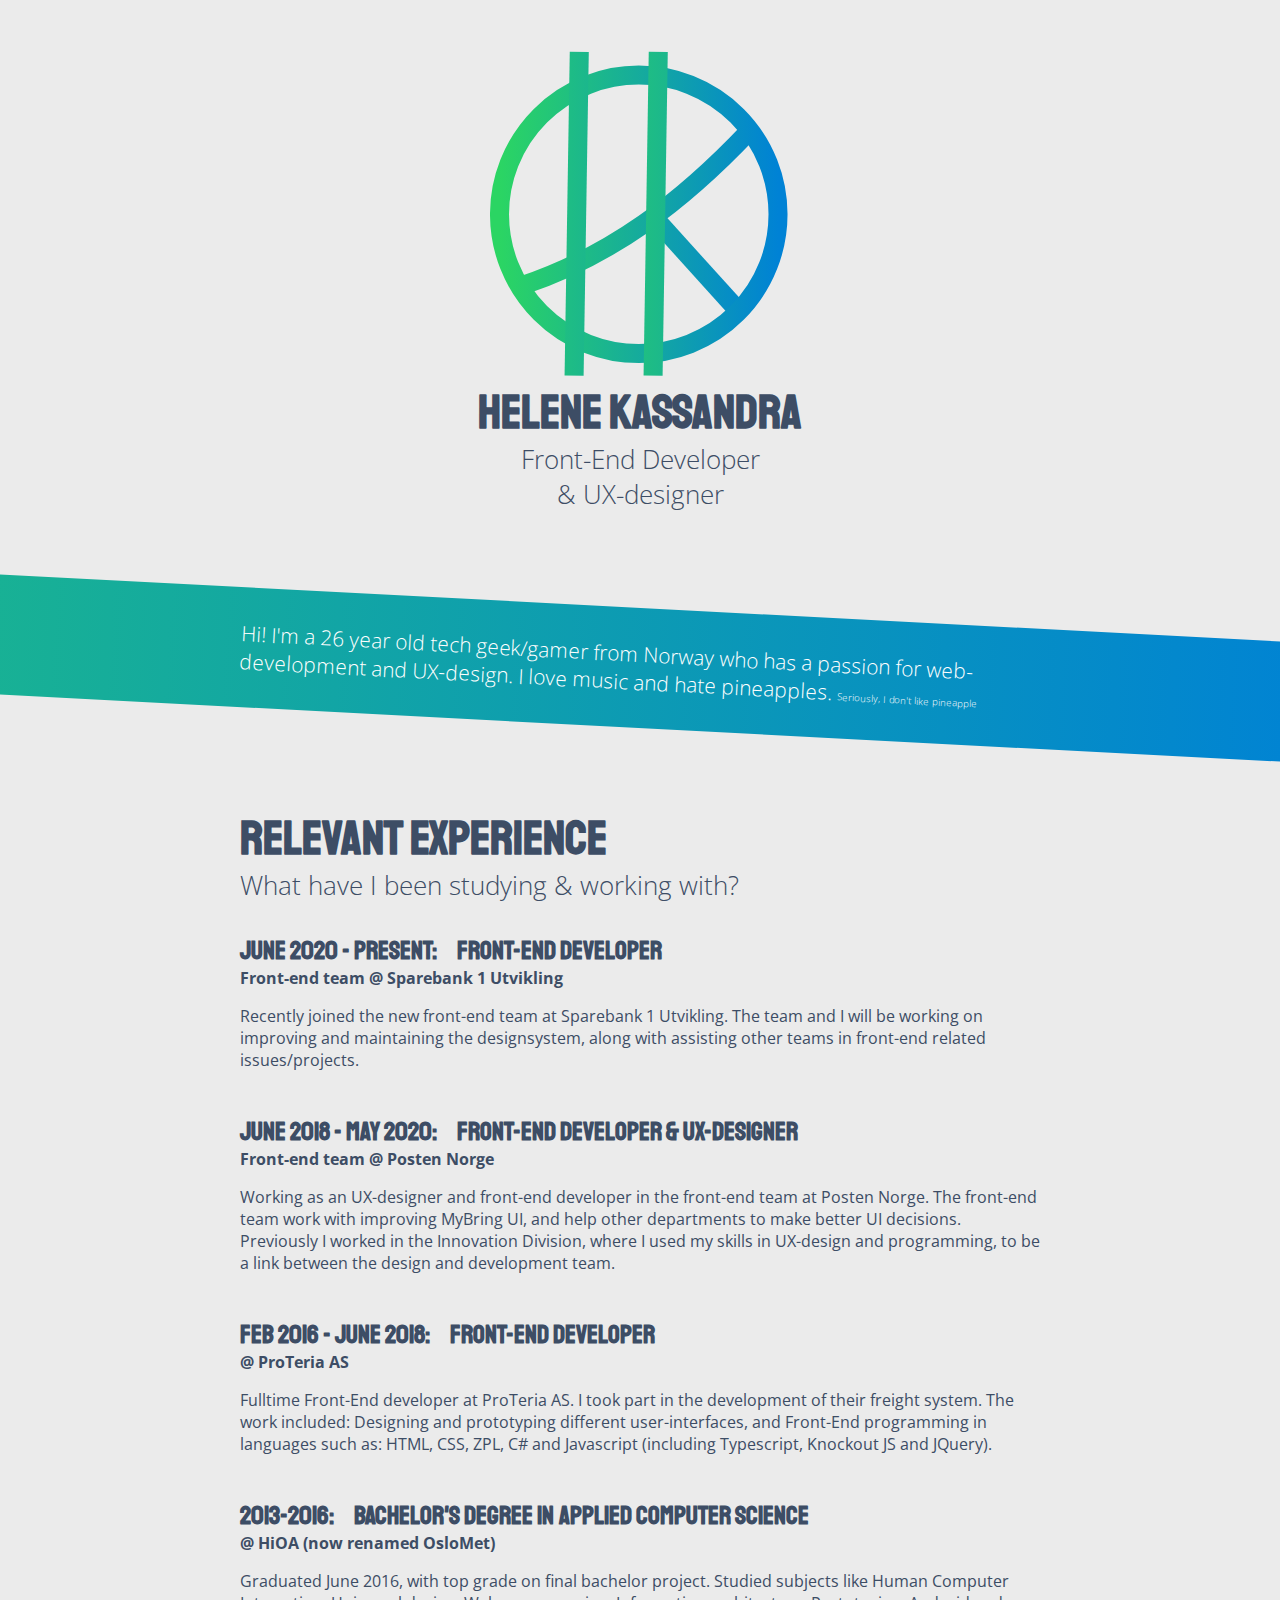
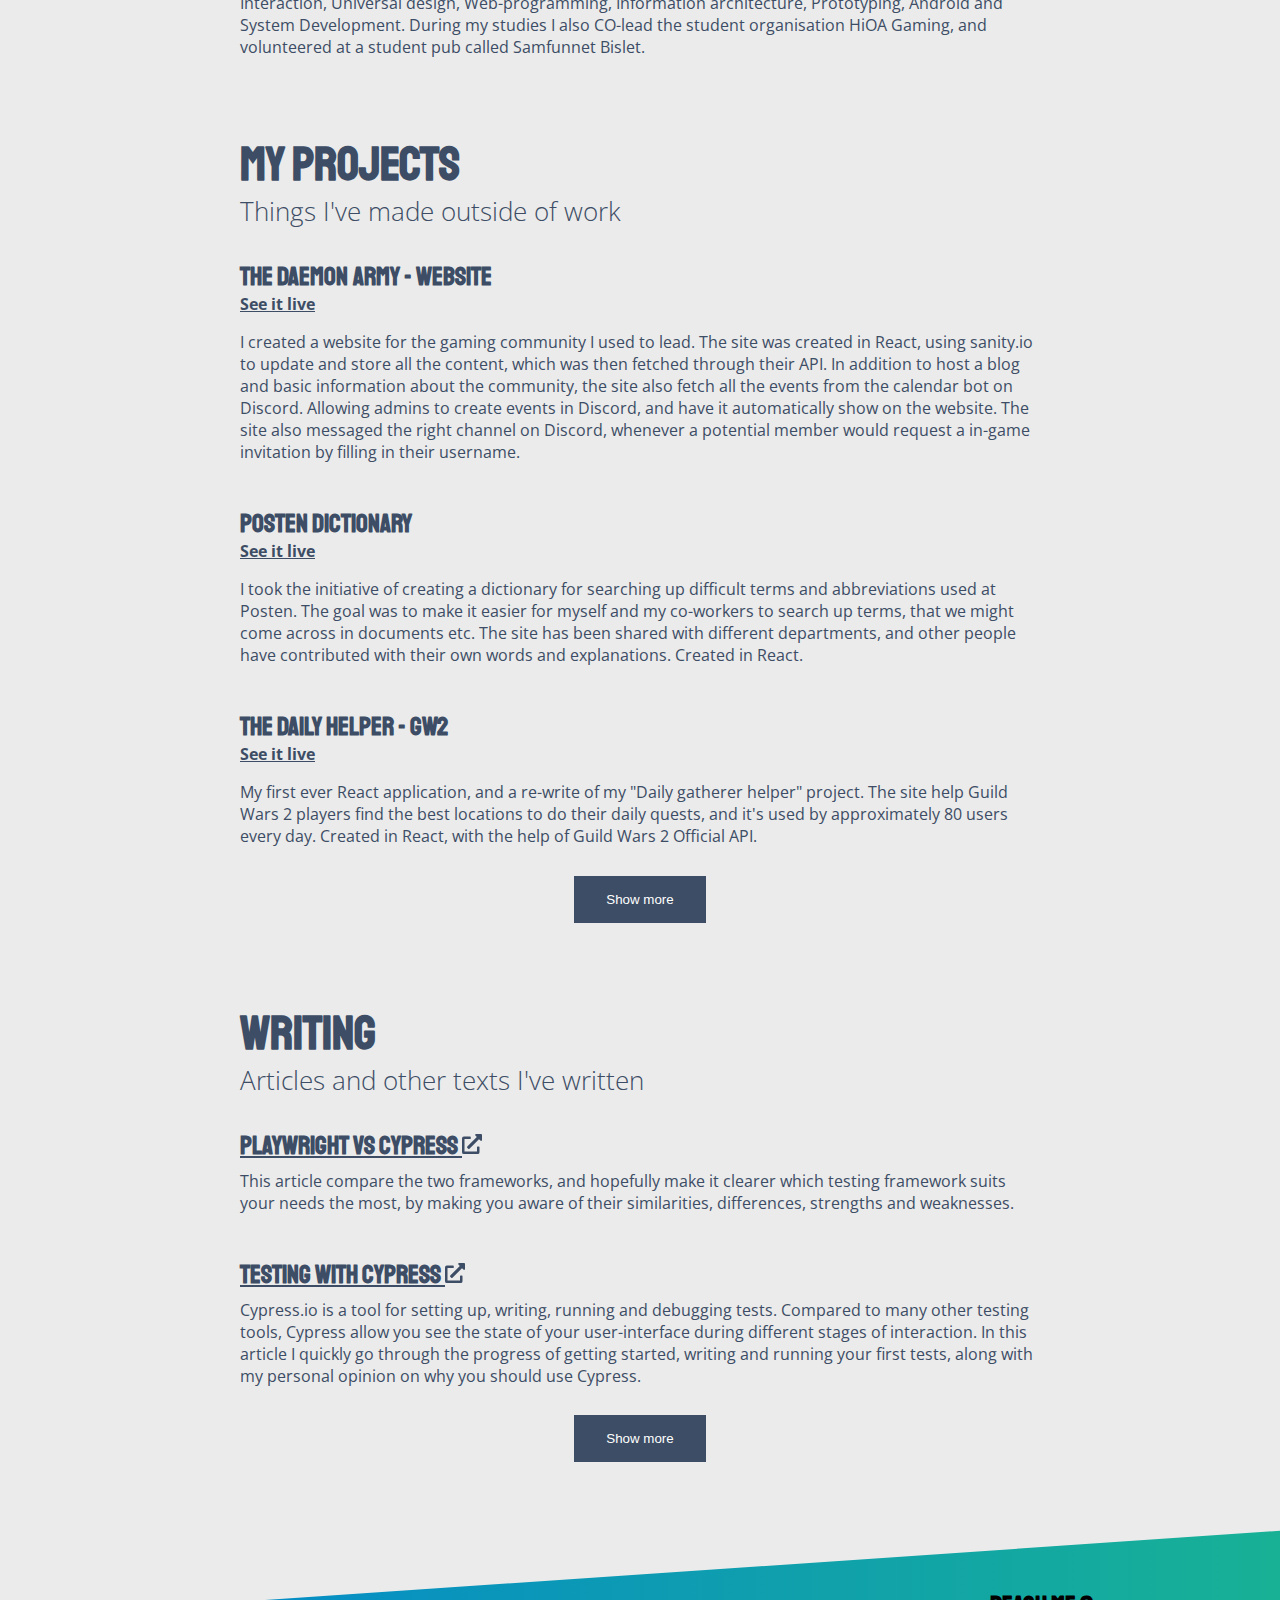
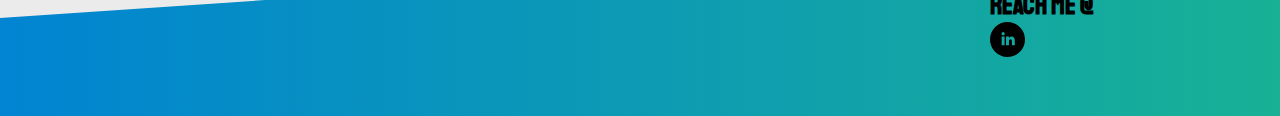
==== commit 8d21fa65: "Add project, remove project images, update links" ====
--- a/index.html
+++ b/index.html
@@ -41,7 +41,7 @@
       </div>
       <div class="intro-gradient-box">
         <p class="intro-text">
-          Hi! I'm a 27 year old tech geek/gamer from Norway who has a passion for web-development and UX-design. I love music and hate pineapples. <span>Seriously, I don't like pineapple</span>
+          Hi! I'm a 26 year old tech geek/gamer from Norway who has a passion for web-development and UX-design. I love music and hate pineapples. <span>Seriously, I don't like pineapple</span>
         </p>
       </div>
 
@@ -50,10 +50,10 @@
         <h4>What have I been studying & working with?</h4>
         <article>
           <h5><span>June 2020 - Present:</span> Front-End Developer</h5>
-          <strong class="location-text">Designsystem team @ Sparebank 1 Utvikling</strong>
+          <strong class="location-text">Front-end team @ Sparebank 1 Utvikling</strong>
           <p>
-              Part of the fairly new designsystem team at Sparebank 1 Utvikling, where we work on improving and maintaining the designsystem.
-              Work includes code improvements, design, documentation and co-operation with designers, editors and developers.
+              Recently joined the new front-end team at Sparebank 1 Utvikling. 
+              The team and I will be working on improving and maintaining the designsystem, along with assisting other teams in front-end related issues/projects.
           </p>
         </article>
         <article>
@@ -86,7 +86,17 @@
         <h3>My Projects</h3>
         <h4>Things I've made outside of work</h4>
         <article>
-          <img src="./img/posten-dictionary.svg" alt="Circular picture with the text Posten Dictionary in the center">
+          <div>
+            <h5>The Daemon Army - Website </h5>
+            <strong class="location-text"><a href="https://helenekassandra.com/tda-website/" target="_blank">See it live</a></strong>
+            <p>
+              I created a website for the gaming community I used to lead. The site was created in React, using sanity.io to update and store all the content, which was then fetched through their API.
+              In addition to host a blog and basic information about the community, the site also fetch all the events from the calendar bot on Discord. Allowing admins to create events in Discord, and have it automatically
+              show on the website. The site also messaged the right channel on Discord, whenever a potential member would request a in-game invitation by filling in their username. 
+            </p>
+          </div>
+        </article>
+        <article>
           <div>
             <h5>Posten Dictionary </h5>
             <strong class="location-text"><a href="https://bring.github.io/posten-dictionary/" target="_blank">See it live</a></strong>
@@ -99,40 +109,37 @@
           </div>
         </article>
         <article>
-          <img src="./img/DailyGatherer.svg" alt="Circular picture with the text The Daily Gatherer Helper">
           <div>
             <h5>The Daily Helper - GW2 </h5>
-            <strong class="location-text"><a href="https://thedaemonarmy.com/gw2-daily-helper/" target="_blank">See it live</a></strong>
+            <strong class="location-text"><a href="https://helenekassandra.com/gw2-daily-helper/" target="_blank">See it live</a></strong>
             <p>
                 My first ever React application, and a re-write of my "Daily gatherer helper" project.
-                The site help Guild Wars 2 players find the best locations to do their daily quests, and it's used by approximately 100 users every day.
+                The site help Guild Wars 2 players find the best locations to do their daily quests, and it's used by approximately 80 users every day.
                 Created in React, with the help of Guild Wars 2 Official API.
             </p>
           </div>
         </article>
         <div id="projects_toggle-content" class="expand--closed">
           <article>
-                  <img src="./img/beaverimg.svg" alt="Drawing of a pink beaver in front of a light green circle">
-                  <div>
-                    <h5>Rock-Paper-Scissors</h5>
-                    <strong class="location-text"><a href="https://helenekassandra.com/thedaemonarmy/RockPaperScissors/" target="_blank">See it live</a></strong>
-                    <p>
-                      A Rock-Paper-Scissors game made with PHP, Javascript, HTML & CSS. I made this game for the members of Alpha Revolver Gaming Community.
-                      The idea was that they could play against the community mascot: Cleaver the Beaver. The Illustration is made by me in Affinity Designer.
-                    </p>
-                  </div>
-                </article>
-                <article>
-                  <img src="./img/DailyGatherer.svg" alt="Circular picture with the text The Daily Gatherer Helper">
-                  <div>
-                    <h5>The Daily Gatherer Helper</h5>
-                    <strong class="location-text"><a href="https://www.helenekassandra.com/thedaemonarmy/GW2DailyGathererHelper/" target="_blank">See it live</a></strong>
-                    <p>
-                      A website that shows users the best locations to finish their daily gathering quests in Guild Wars 2.
-                      Created in HTML, CSS, Javascript (including JQuery and Knockout), with help of Materialize and the official Guild Wars 2 API.
-                    </p>
-                  </div>
-                </article>
+            <div>
+              <h5>Rock-Paper-Scissors</h5>
+              <strong class="location-text"><a href="https://helenekassandra.com/thedaemonarmy/RockPaperScissors/" target="_blank">See it live</a></strong>
+              <p>
+                A Rock-Paper-Scissors game made with PHP, Javascript, HTML & CSS. I made this game for the members of Alpha Revolver Gaming Community.
+                The idea was that they could play against the community mascot: Cleaver the Beaver. The Illustration is made by me in Affinity Designer.
+              </p>
+            </div>
+          </article>
+          <article>
+            <div>
+              <h5>The Daily Gatherer Helper</h5>
+              <strong class="location-text"><a href="https://www.helenekassandra.com/thedaemonarmy/GW2DailyGathererHelper/" target="_blank">See it live</a></strong>
+              <p>
+                A website that shows users the best locations to finish their daily gathering quests in Guild Wars 2.
+                Created in HTML, CSS, Javascript (including JQuery and Knockout), with help of Materialize and the official Guild Wars 2 API.
+              </p>
+            </div>
+          </article>
         </div>
       
         <button class="show_more-btn" onClick="toggle('#projects_toggle-content', '#projects-section')"  aria-expanded="false">Show <span>more</span></button>
@@ -197,9 +204,6 @@
           <a href="https://www.linkedin.com/in/helenejuterud/" target="_blank">
             <svg xmlns="http://www.w3.org/2000/svg" width="35" height="35" viewBox="0 0 24 24"><path d="M12 0c-6.627 0-12 5.373-12 12s5.373 12 12 12 12-5.373 12-12-5.373-12-12-12zm-2 16h-2v-6h2v6zm-1-6.891c-.607 0-1.1-.496-1.1-1.109 0-.612.492-1.109 1.1-1.109s1.1.497 1.1 1.109c0 .613-.493 1.109-1.1 1.109zm8 6.891h-1.998v-2.861c0-1.881-2.002-1.722-2.002 0v2.861h-2v-6h2v1.093c.872-1.616 4-1.736 4 1.548v3.359z"/></svg>
           </a>
-          <a href="mailto:contact@helenekassandra.com?subject=Contact">
-            <svg xmlns="http://www.w3.org/2000/svg" width="35" height="35" viewBox="0 0 24 24"><path d="M12 .02c-6.627 0-12 5.373-12 12s5.373 12 12 12 12-5.373 12-12-5.373-12-12-12zm6.99 6.98l-6.99 5.666-6.991-5.666h13.981zm.01 10h-14v-8.505l7 5.673 7-5.672v8.504z"/></svg>
-          </a>
         </div>
       </footer>
     </div>
--- a/style.css
+++ b/style.css
@@ -49,7 +49,7 @@
 
 .content-section{
   display:grid;
-  grid-template-rows: repeat(2, fit-content(80px)) auto;
+  grid-template-rows: auto;
   width: 90%;
   max-width: 800px;
 }
@@ -76,13 +76,6 @@
   margin-top: 0;
 }
 
-#projects-section article{
-  display: grid;
-  grid-template-rows:  fit-content(20%) auto;
-  grid-row-gap: 1rem;
-  align-items: center;
-  margin-top: 2rem;
-}
 #projects-section h4{
   margin-top: 0;
 }
@@ -109,7 +102,7 @@
   color: #000;
   display: grid;
   grid-template-rows: fit-content(40%) auto;
-  grid-template-columns: repeat(3, fit-content(50px));
+  grid-template-columns: repeat(2, fit-content(50px));
   grid-column-gap: 1rem;
   justify-content: end;
   width: 80%;
@@ -204,13 +197,4 @@
 }
 .content-section > button {
     justify-self: center;
-}
-@media only screen and (min-width: 600px) {
-
-  #projects-section article {
-    display: grid;
-    grid-template-columns:  minmax(100px, 300px) auto;
-    grid-row-gap: 0;
-    grid-column-gap: 1rem;
-  }
-}
+}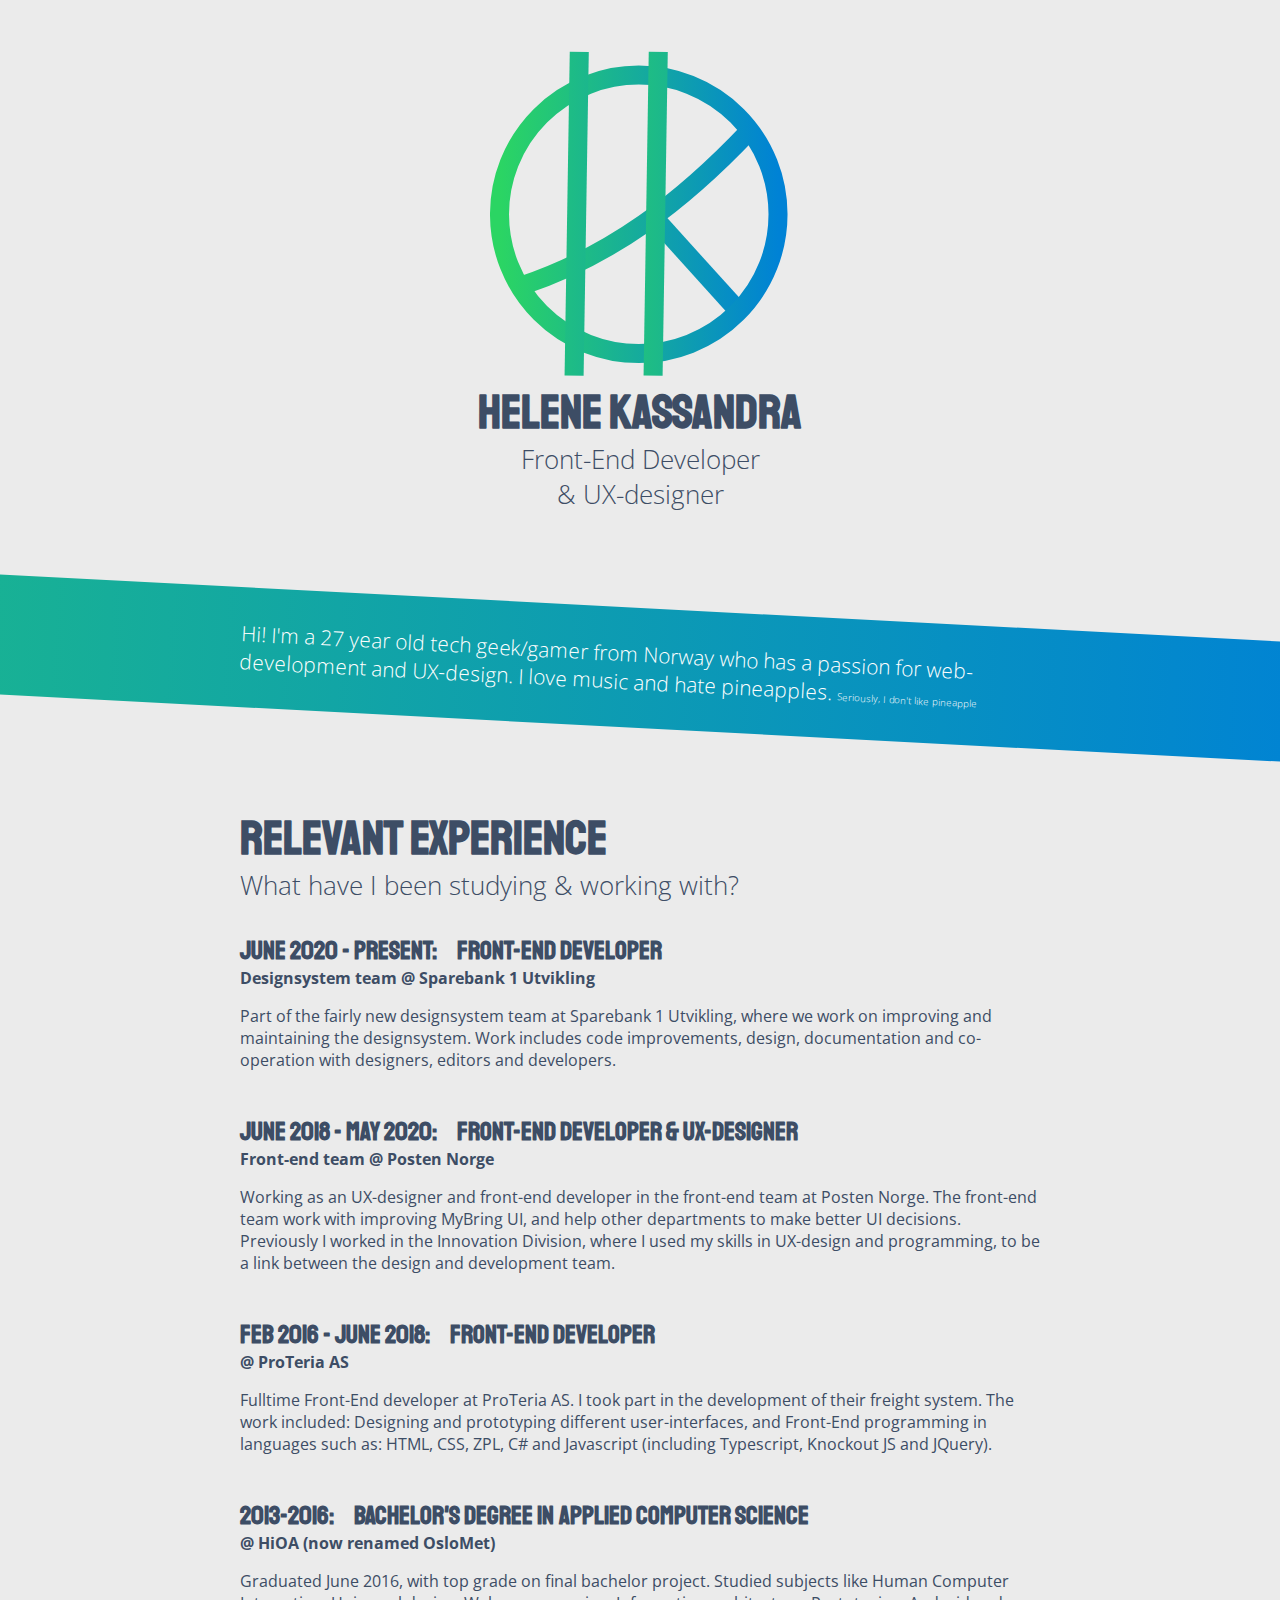
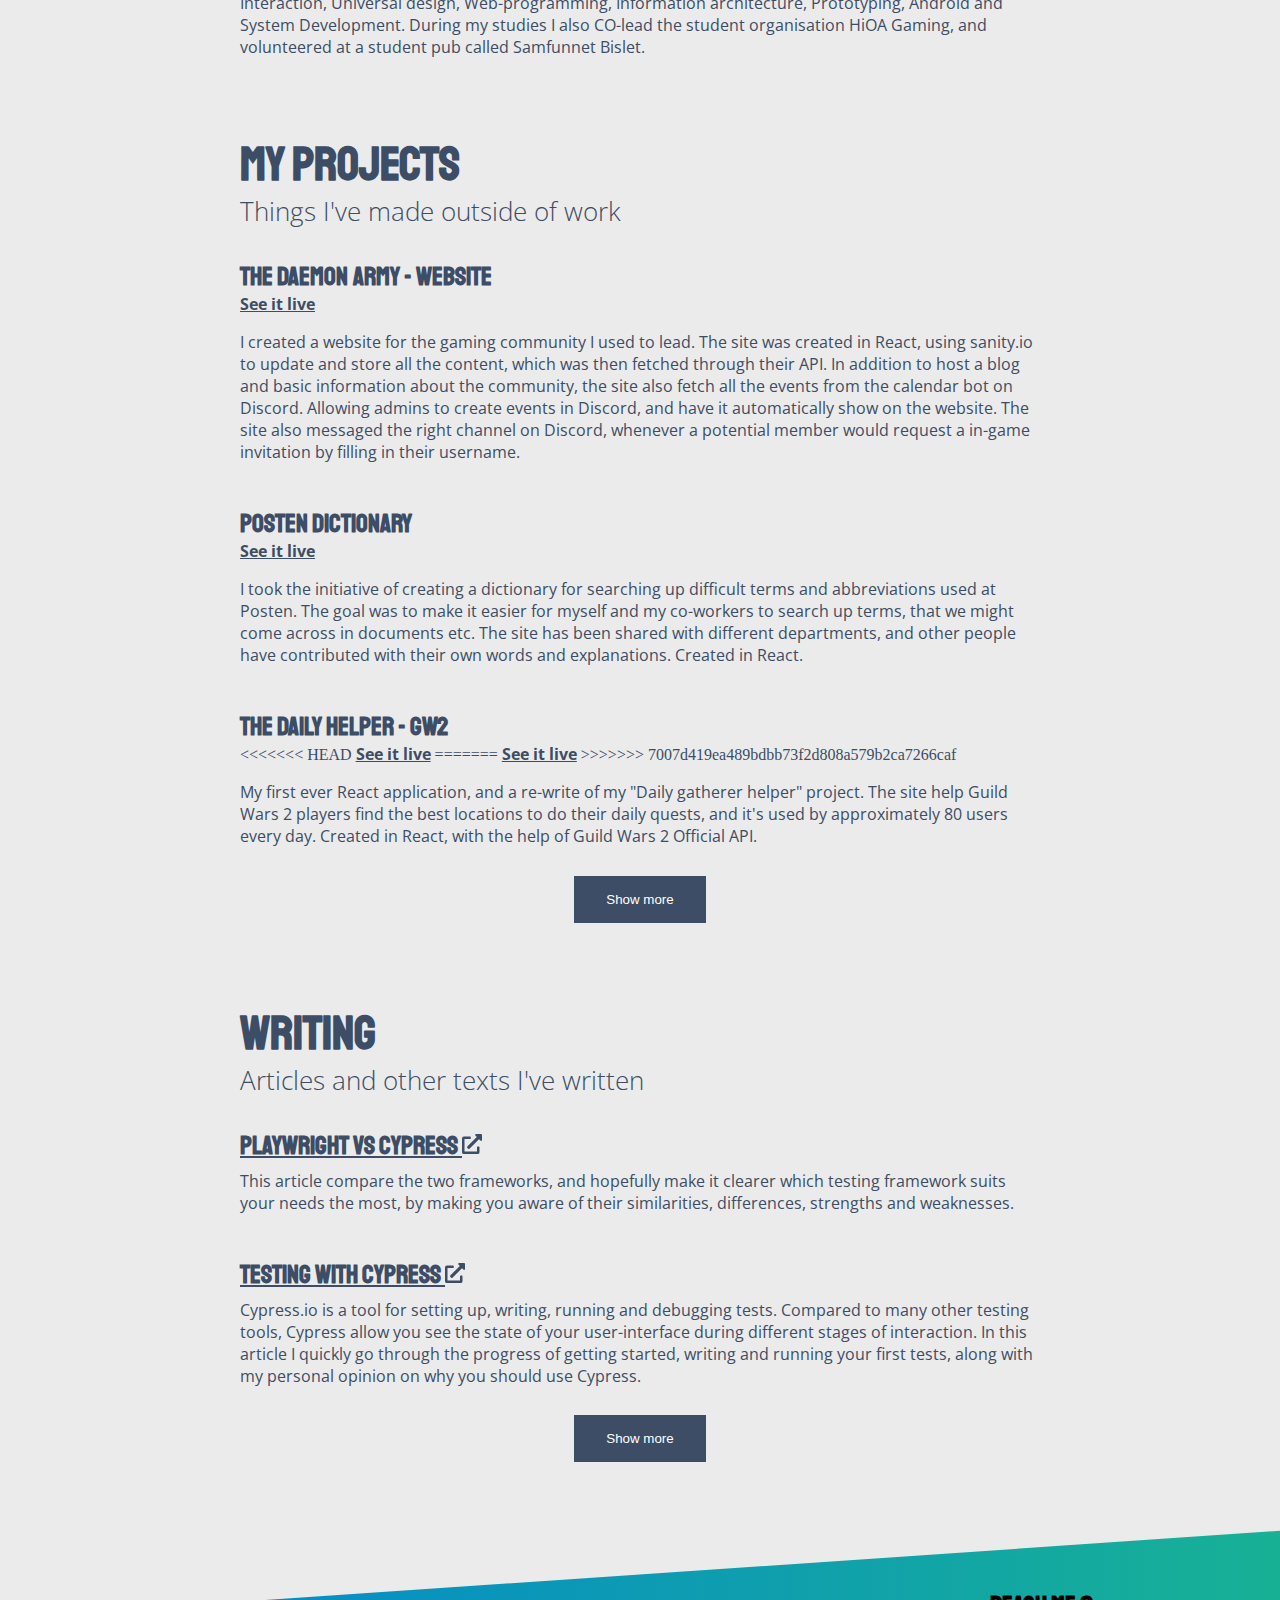
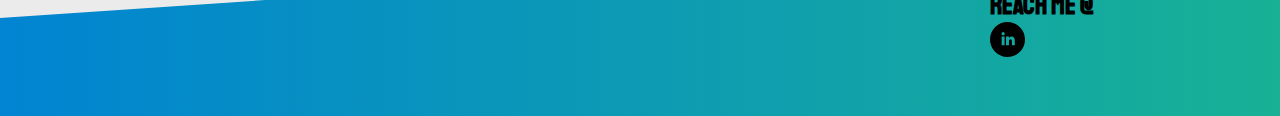
==== commit f7799042: "Merge branch 'master' of https://github.com/HeleneKassandra/Personal-portofolio" ====
--- a/index.html
+++ b/index.html
@@ -41,7 +41,7 @@
       </div>
       <div class="intro-gradient-box">
         <p class="intro-text">
-          Hi! I'm a 26 year old tech geek/gamer from Norway who has a passion for web-development and UX-design. I love music and hate pineapples. <span>Seriously, I don't like pineapple</span>
+          Hi! I'm a 27 year old tech geek/gamer from Norway who has a passion for web-development and UX-design. I love music and hate pineapples. <span>Seriously, I don't like pineapple</span>
         </p>
       </div>
 
@@ -50,10 +50,10 @@
         <h4>What have I been studying & working with?</h4>
         <article>
           <h5><span>June 2020 - Present:</span> Front-End Developer</h5>
-          <strong class="location-text">Front-end team @ Sparebank 1 Utvikling</strong>
+          <strong class="location-text">Designsystem team @ Sparebank 1 Utvikling</strong>
           <p>
-              Recently joined the new front-end team at Sparebank 1 Utvikling. 
-              The team and I will be working on improving and maintaining the designsystem, along with assisting other teams in front-end related issues/projects.
+              Part of the fairly new designsystem team at Sparebank 1 Utvikling, where we work on improving and maintaining the designsystem.
+              Work includes code improvements, design, documentation and co-operation with designers, editors and developers.
           </p>
         </article>
         <article>
@@ -111,7 +111,11 @@
         <article>
           <div>
             <h5>The Daily Helper - GW2 </h5>
+<<<<<<< HEAD
             <strong class="location-text"><a href="https://helenekassandra.com/gw2-daily-helper/" target="_blank">See it live</a></strong>
+=======
+            <strong class="location-text"><a href="https://thedaemonarmy.com/gw2-daily-helper/" target="_blank">See it live</a></strong>
+>>>>>>> 7007d419ea489bdbb73f2d808a579b2ca7266caf
             <p>
                 My first ever React application, and a re-write of my "Daily gatherer helper" project.
                 The site help Guild Wars 2 players find the best locations to do their daily quests, and it's used by approximately 80 users every day.
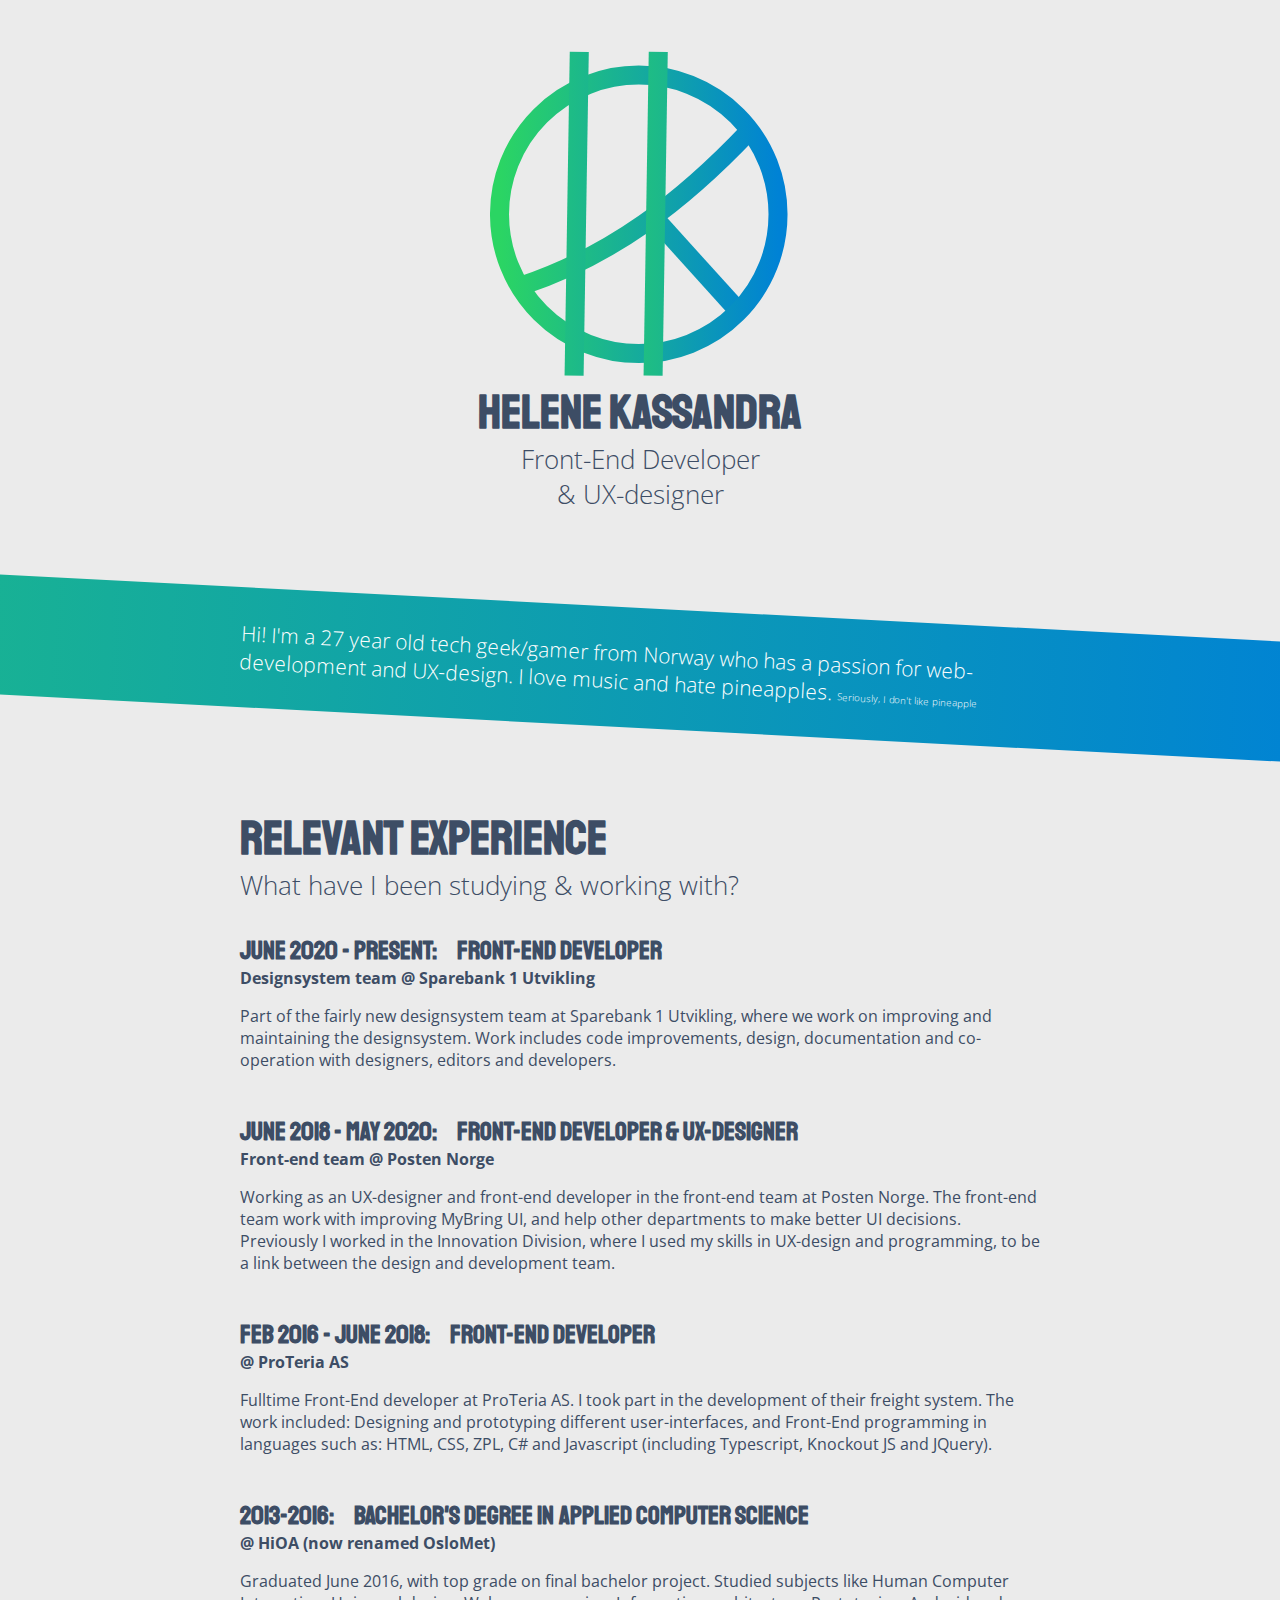
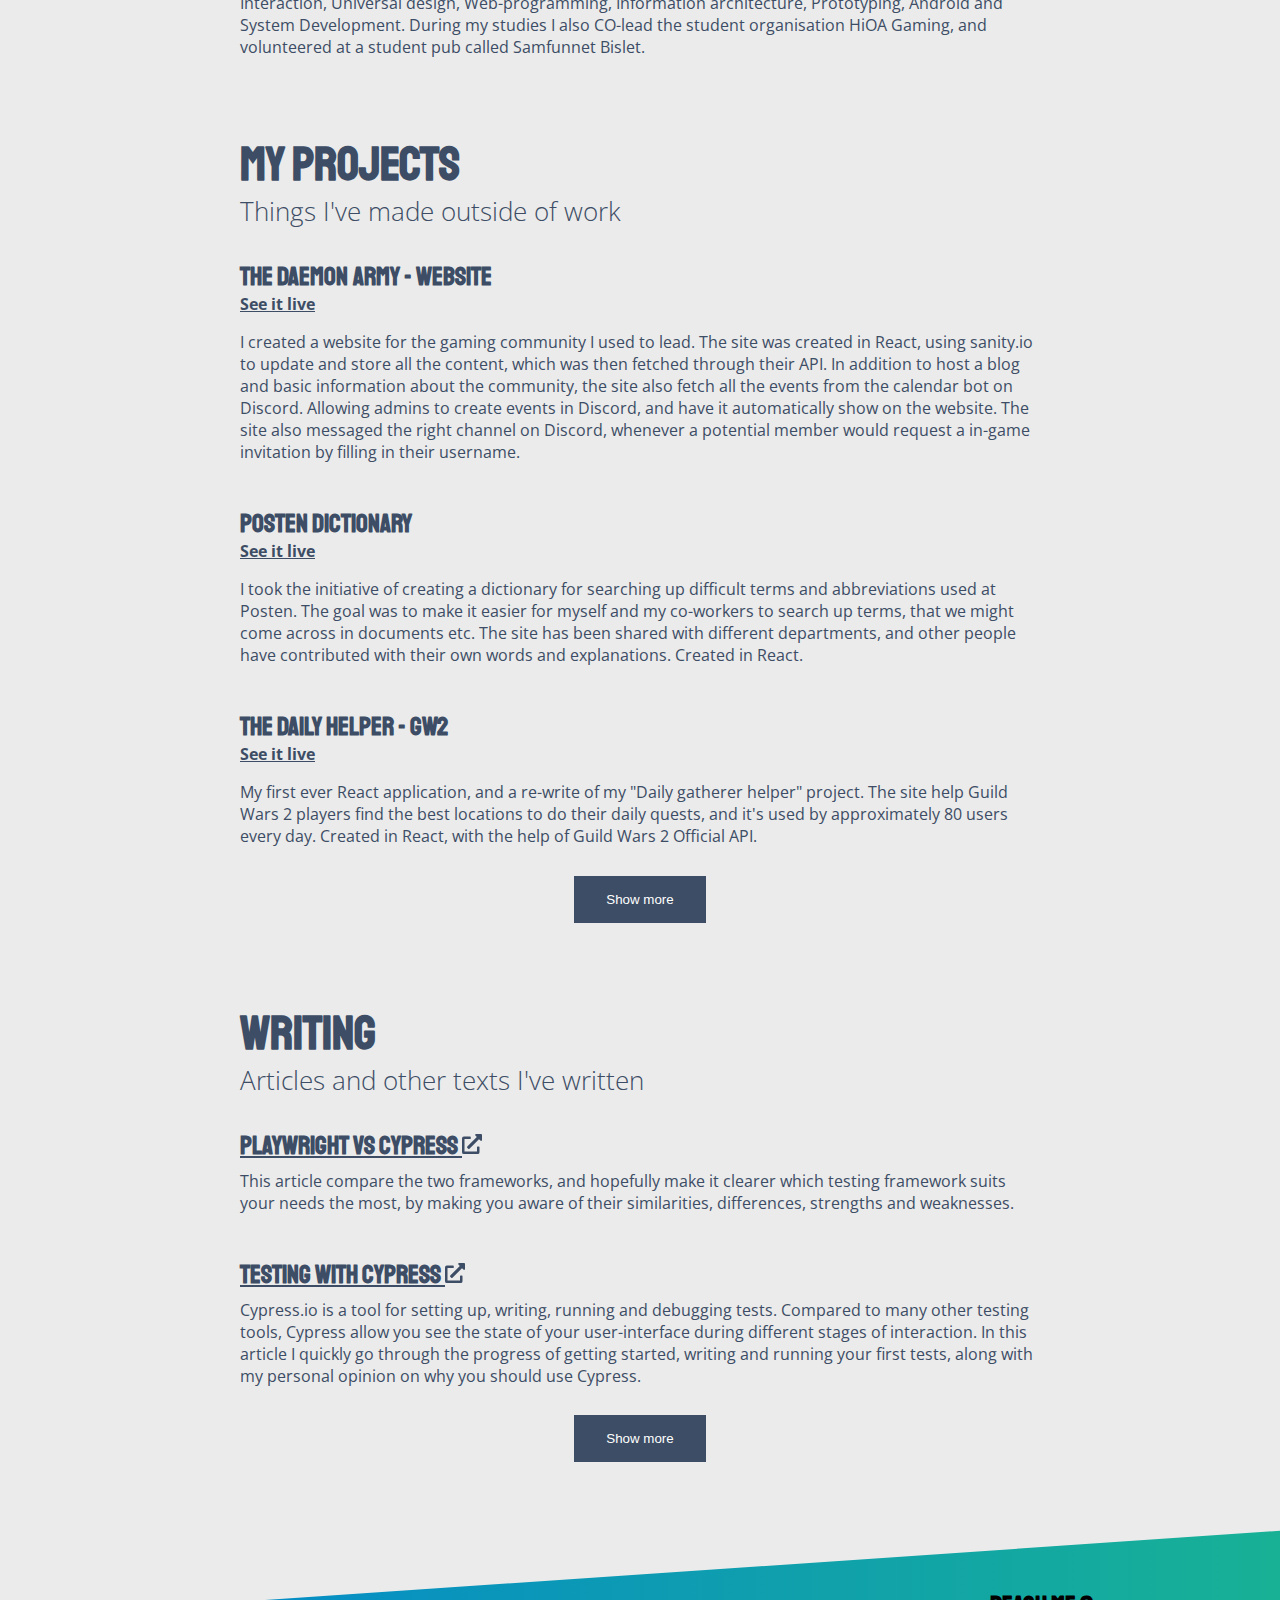
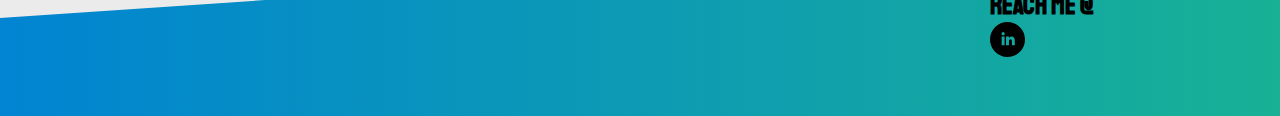
==== commit 2201c891: "fix after merge" ====
--- a/index.html
+++ b/index.html
@@ -111,11 +111,7 @@
         <article>
           <div>
             <h5>The Daily Helper - GW2 </h5>
-<<<<<<< HEAD
             <strong class="location-text"><a href="https://helenekassandra.com/gw2-daily-helper/" target="_blank">See it live</a></strong>
-=======
-            <strong class="location-text"><a href="https://thedaemonarmy.com/gw2-daily-helper/" target="_blank">See it live</a></strong>
->>>>>>> 7007d419ea489bdbb73f2d808a579b2ca7266caf
             <p>
                 My first ever React application, and a re-write of my "Daily gatherer helper" project.
                 The site help Guild Wars 2 players find the best locations to do their daily quests, and it's used by approximately 80 users every day.
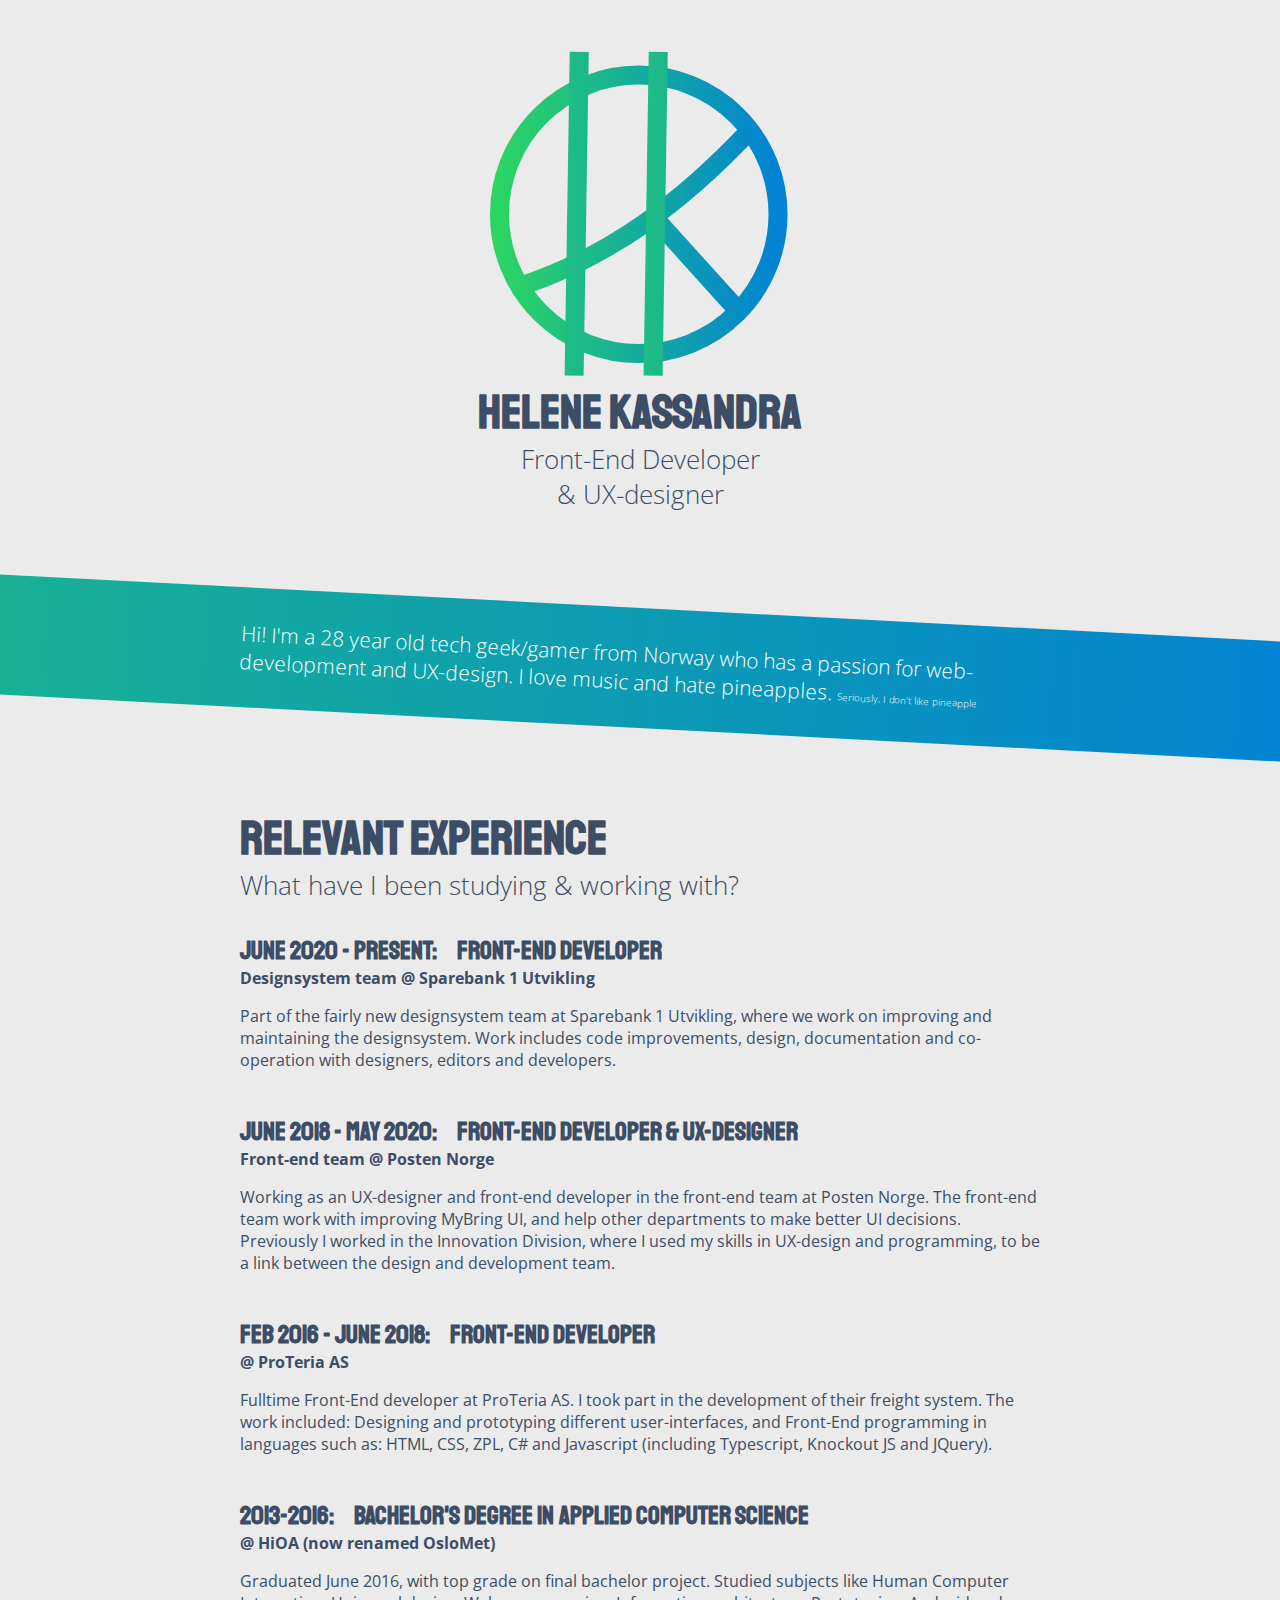
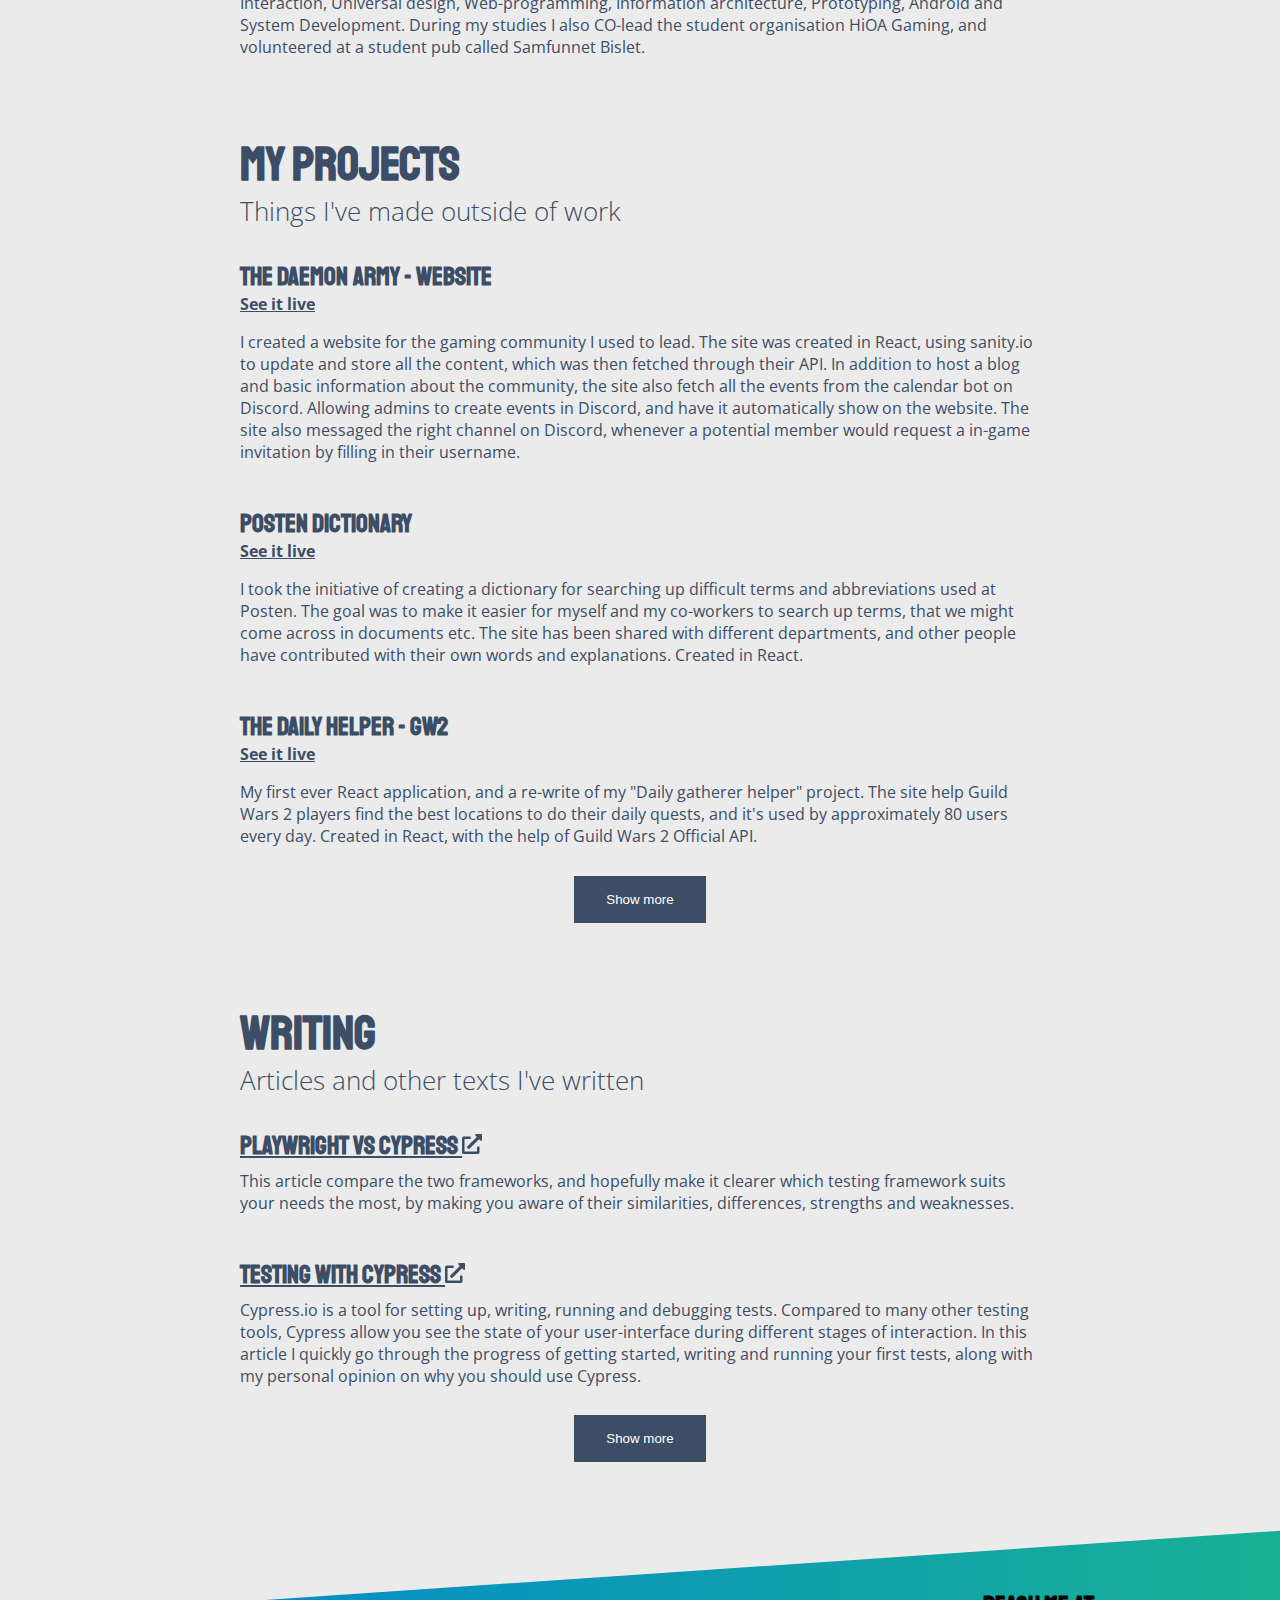
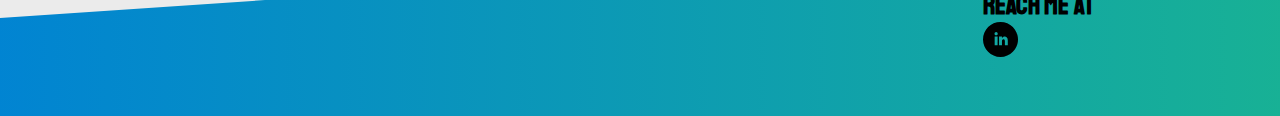
==== commit 505f1481: "Update age, remove unused svg and added some title on svgs and hid logo for screenreader" ====
--- a/index.html
+++ b/index.html
@@ -35,13 +35,13 @@
   <body>
     <div class="container">
       <div id="start-section">
-        <svg viewBox="0 0 105 117" xmlns="http://www.w3.org/2000/svg" style="fill-rule:evenodd;clip-rule:evenodd;stroke-linecap:square;stroke-linejoin:round;stroke-miterlimit:1.5"><path d="M59.434 61.595L86.413 91.42" style="fill:none;stroke:url(#_Linear1);stroke-width:6.66px"/><path d="M11.095 83.232C42.47 72.728 67.148 53.993 90.746 29.065" style="fill:none;stroke:url(#_Linear2);stroke-width:6.66px;stroke-linecap:round"/><circle cx="52.068" cy="58.222" r="48.74" style="fill:none;stroke:url(#_Linear3);stroke-width:6.66px;stroke-linecap:round"/><path d="M31.193 4.707l-1.71 106.653" style="fill:none;stroke:url(#_Linear4);stroke-width:6.66px"/><path d="M58.841 4.707l-1.71 106.653" style="fill:none;stroke:url(#_Linear5);stroke-width:6.66px"/><defs><linearGradient id="_Linear1" x2="1" gradientUnits="userSpaceOnUse" gradientTransform="matrix(97.4805 0 0 106.653 -.428 65.801)"><stop offset="0" style="stop-color:#2bd563;stop-opacity:1"/><stop offset="1" style="stop-color:#0082d5;stop-opacity:1"/></linearGradient><linearGradient id="_Linear2" x2="1" gradientUnits="userSpaceOnUse" gradientTransform="matrix(97.4805 0 0 106.653 3.328 58.033)"><stop offset="0" style="stop-color:#2bd563;stop-opacity:1"/><stop offset="1" style="stop-color:#0082d5;stop-opacity:1"/></linearGradient><linearGradient id="_Linear3" x2="1" gradientUnits="userSpaceOnUse" gradientTransform="matrix(97.4805 0 0 106.653 3.328 58.033)"><stop offset="0" style="stop-color:#2bd563;stop-opacity:1"/><stop offset="1" style="stop-color:#0082d5;stop-opacity:1"/></linearGradient><linearGradient id="_Linear4" x2="1" gradientUnits="userSpaceOnUse" gradientTransform="matrix(97.4805 0 0 106.653 -1.148 70.436)"><stop offset="0" style="stop-color:#2bd563;stop-opacity:1"/><stop offset="1" style="stop-color:#0082d5;stop-opacity:1"/></linearGradient><linearGradient id="_Linear5" x2="1" gradientUnits="userSpaceOnUse" gradientTransform="matrix(97.4805 0 0 106.653 26.5 70.436)"><stop offset="0" style="stop-color:#2bd563;stop-opacity:1"/><stop offset="1" style="stop-color:#0082d5;stop-opacity:1"/></linearGradient></defs></svg>
+        <svg viewBox="0 0 105 117" xmlns="http://www.w3.org/2000/svg" style="fill-rule:evenodd;clip-rule:evenodd;stroke-linecap:square;stroke-linejoin:round;stroke-miterlimit:1.5" aria-hidden="true"><title>Logo for Helene Kassandra</title><path d="M59.434 61.595L86.413 91.42" style="fill:none;stroke:url(#_Linear1);stroke-width:6.66px"/><path d="M11.095 83.232C42.47 72.728 67.148 53.993 90.746 29.065" style="fill:none;stroke:url(#_Linear2);stroke-width:6.66px;stroke-linecap:round"/><circle cx="52.068" cy="58.222" r="48.74" style="fill:none;stroke:url(#_Linear3);stroke-width:6.66px;stroke-linecap:round"/><path d="M31.193 4.707l-1.71 106.653" style="fill:none;stroke:url(#_Linear4);stroke-width:6.66px"/><path d="M58.841 4.707l-1.71 106.653" style="fill:none;stroke:url(#_Linear5);stroke-width:6.66px"/><defs><linearGradient id="_Linear1" x2="1" gradientUnits="userSpaceOnUse" gradientTransform="matrix(97.4805 0 0 106.653 -.428 65.801)"><stop offset="0" style="stop-color:#2bd563;stop-opacity:1"/><stop offset="1" style="stop-color:#0082d5;stop-opacity:1"/></linearGradient><linearGradient id="_Linear2" x2="1" gradientUnits="userSpaceOnUse" gradientTransform="matrix(97.4805 0 0 106.653 3.328 58.033)"><stop offset="0" style="stop-color:#2bd563;stop-opacity:1"/><stop offset="1" style="stop-color:#0082d5;stop-opacity:1"/></linearGradient><linearGradient id="_Linear3" x2="1" gradientUnits="userSpaceOnUse" gradientTransform="matrix(97.4805 0 0 106.653 3.328 58.033)"><stop offset="0" style="stop-color:#2bd563;stop-opacity:1"/><stop offset="1" style="stop-color:#0082d5;stop-opacity:1"/></linearGradient><linearGradient id="_Linear4" x2="1" gradientUnits="userSpaceOnUse" gradientTransform="matrix(97.4805 0 0 106.653 -1.148 70.436)"><stop offset="0" style="stop-color:#2bd563;stop-opacity:1"/><stop offset="1" style="stop-color:#0082d5;stop-opacity:1"/></linearGradient><linearGradient id="_Linear5" x2="1" gradientUnits="userSpaceOnUse" gradientTransform="matrix(97.4805 0 0 106.653 26.5 70.436)"><stop offset="0" style="stop-color:#2bd563;stop-opacity:1"/><stop offset="1" style="stop-color:#0082d5;stop-opacity:1"/></linearGradient></defs></svg>
         <h1>Helene Kassandra</h1>
         <h2>Front-End Developer <br>& UX-designer</h2>
       </div>
       <div class="intro-gradient-box">
         <p class="intro-text">
-          Hi! I'm a 27 year old tech geek/gamer from Norway who has a passion for web-development and UX-design. I love music and hate pineapples. <span>Seriously, I don't like pineapple</span>
+          Hi! I'm a 28 year old tech geek/gamer from Norway who has a passion for web-development and UX-design. I love music and hate pineapples. <span>Seriously, I don't like pineapple</span>
         </p>
       </div>
 
@@ -200,9 +200,11 @@
               </section>
       <footer>
         <div class="footer-content">
-          <h5>Reach me @</h5>
+          <h5>Reach me at</h5>
           <a href="https://www.linkedin.com/in/helenejuterud/" target="_blank">
-            <svg xmlns="http://www.w3.org/2000/svg" width="35" height="35" viewBox="0 0 24 24"><path d="M12 0c-6.627 0-12 5.373-12 12s5.373 12 12 12 12-5.373 12-12-5.373-12-12-12zm-2 16h-2v-6h2v6zm-1-6.891c-.607 0-1.1-.496-1.1-1.109 0-.612.492-1.109 1.1-1.109s1.1.497 1.1 1.109c0 .613-.493 1.109-1.1 1.109zm8 6.891h-1.998v-2.861c0-1.881-2.002-1.722-2.002 0v2.861h-2v-6h2v1.093c.872-1.616 4-1.736 4 1.548v3.359z"/></svg>
+            <svg xmlns="http://www.w3.org/2000/svg" width="35" height="35" viewBox="0 0 24 24">
+              <title>Linkedin</title>
+              <path d="M12 0c-6.627 0-12 5.373-12 12s5.373 12 12 12 12-5.373 12-12-5.373-12-12-12zm-2 16h-2v-6h2v6zm-1-6.891c-.607 0-1.1-.496-1.1-1.109 0-.612.492-1.109 1.1-1.109s1.1.497 1.1 1.109c0 .613-.493 1.109-1.1 1.109zm8 6.891h-1.998v-2.861c0-1.881-2.002-1.722-2.002 0v2.861h-2v-6h2v1.093c.872-1.616 4-1.736 4 1.548v3.359z"/></svg>
           </a>
         </div>
       </footer>
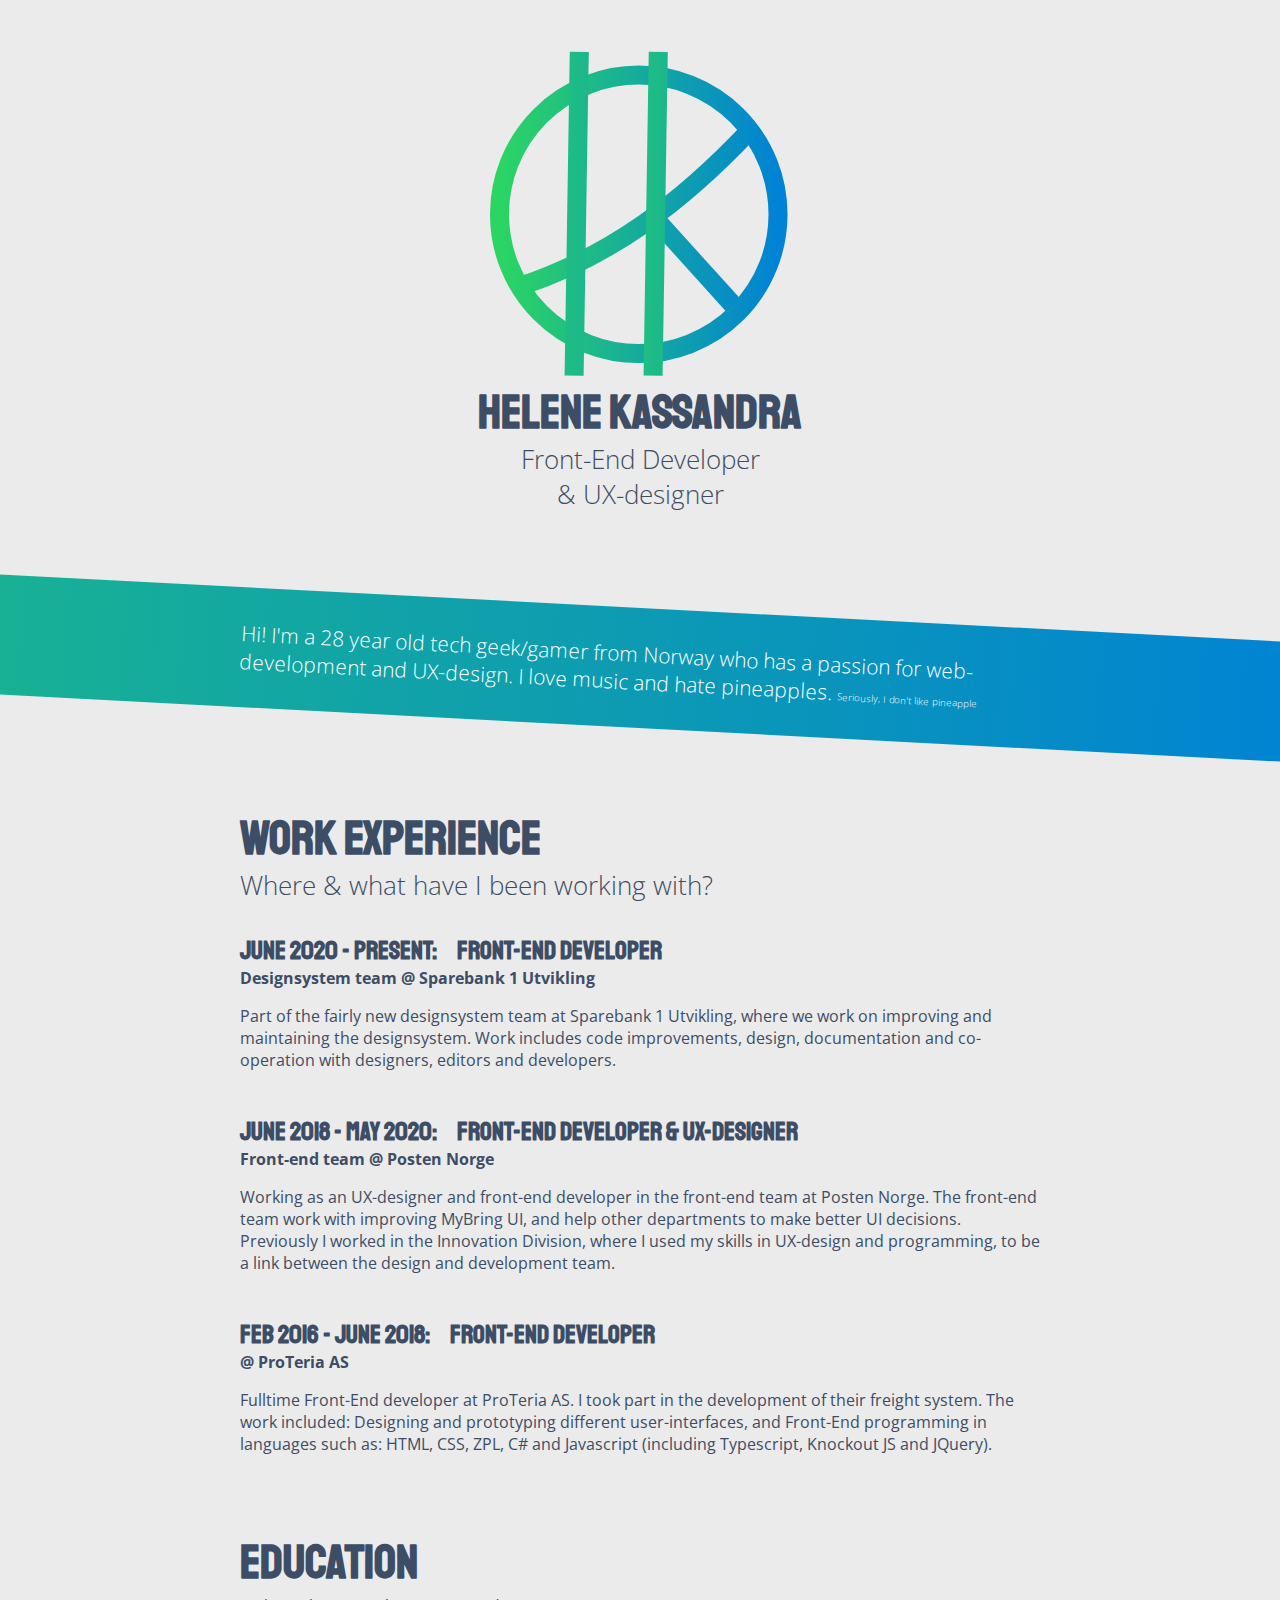
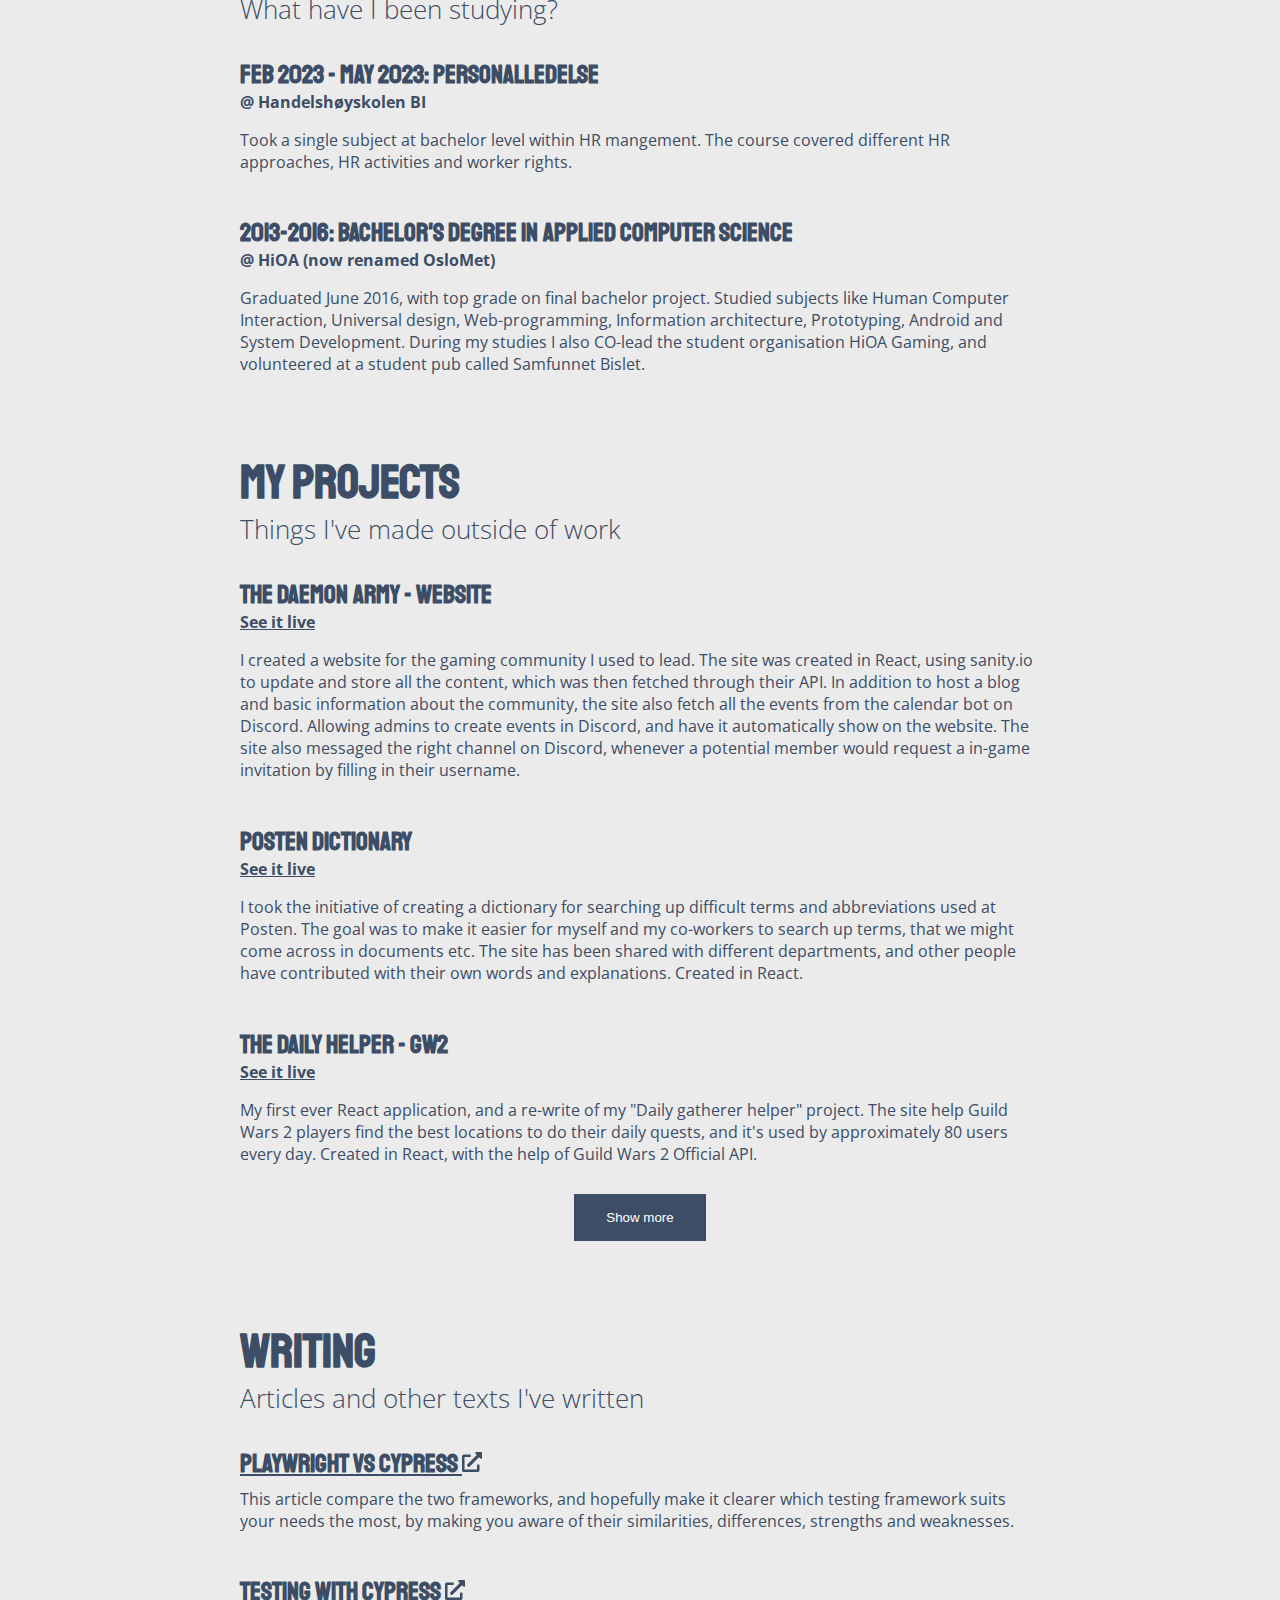
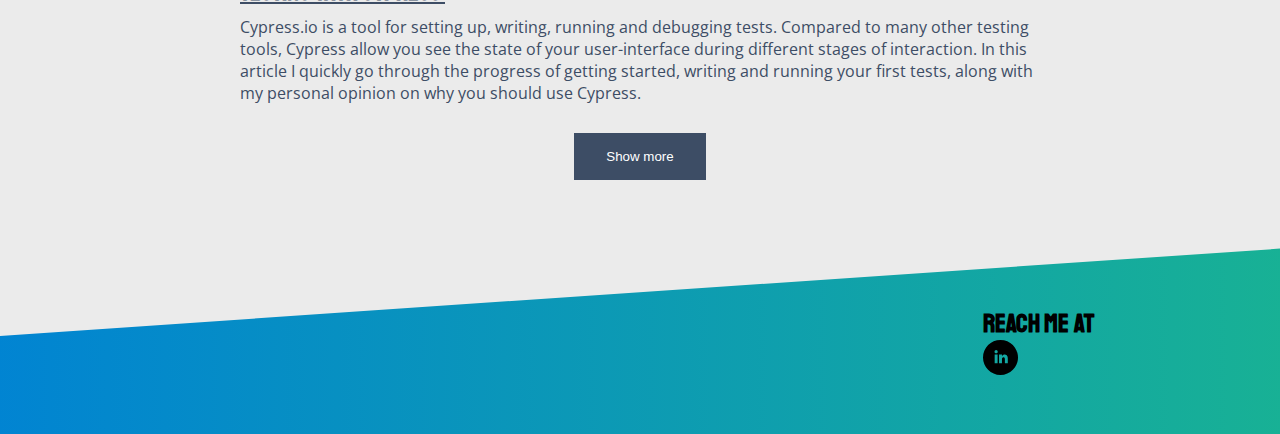
==== commit f43f3b10: "add separate education section and add dockerfile" ====
--- a/index.html
+++ b/index.html
@@ -46,8 +46,8 @@
       </div>
 
       <section class="content-section" id="experience-section">
-        <h3>Relevant Experience</h3>
-        <h4>What have I been studying & working with?</h4>
+        <h3>Work experience</h3>
+        <h4>Where & what have I been working with?</h4>
         <article>
           <h5><span>June 2020 - Present:</span> Front-End Developer</h5>
           <strong class="location-text">Designsystem team @ Sparebank 1 Utvikling</strong>
@@ -72,16 +72,27 @@
             The work included: Designing and prototyping different user-interfaces, and Front-End programming in languages such as: HTML, CSS, ZPL, C# and Javascript (including Typescript, Knockout JS and JQuery).
           </p>
         </article>
+      </section>
+
+      <section class="content-section" id="education-section">
+        <h3>Education</h3>
+        <h4>What have I been studying?</h4>
+        <article>
+          <h5><span>Feb 2023 - May 2023:</span> Personalledelse</h5>
+          <strong class="location-text">@ Handelshøyskolen BI</strong>
+          <p>Took a single subject at bachelor level within HR mangement. The course covered different HR approaches, HR activities and worker rights.</p>
+        </article>
         <article>
           <h5><span>2013-2016:</span> Bachelor's Degree in Applied Computer Science</h5>
           <strong class="location-text">@ HiOA (now renamed OsloMet)</strong>
           <p>Graduated June 2016, with top grade on final bachelor project.
-            Studied subjects like Human Computer Interaction, Universal design, Web-programming, Information architecture, Prototyping, Android and System Development.
-            During my studies I also CO-lead the student organisation HiOA Gaming, and volunteered at a student pub called Samfunnet Bislet.
+            Studied subjects like Human Computer Interaction, Universal design, Web-programming, Information architecture,
+            Prototyping, Android and System Development.
+            During my studies I also CO-lead the student organisation HiOA Gaming, and volunteered at a student pub called
+            Samfunnet Bislet.
           </p>
         </article>
       </section>
-
       <section class="content-section" id="projects-section">
         <h3>My Projects</h3>
         <h4>Things I've made outside of work</h4>
--- a/style.css
+++ b/style.css
@@ -62,10 +62,7 @@
   margin-right: 1rem;
 }
 
-#projects-section {
-  margin: 4rem auto 3rem auto;
-}
-#writing-section {
+#writing-section, #projects-section, #education-section {
   margin: 4rem auto 3rem auto;
 }
 
